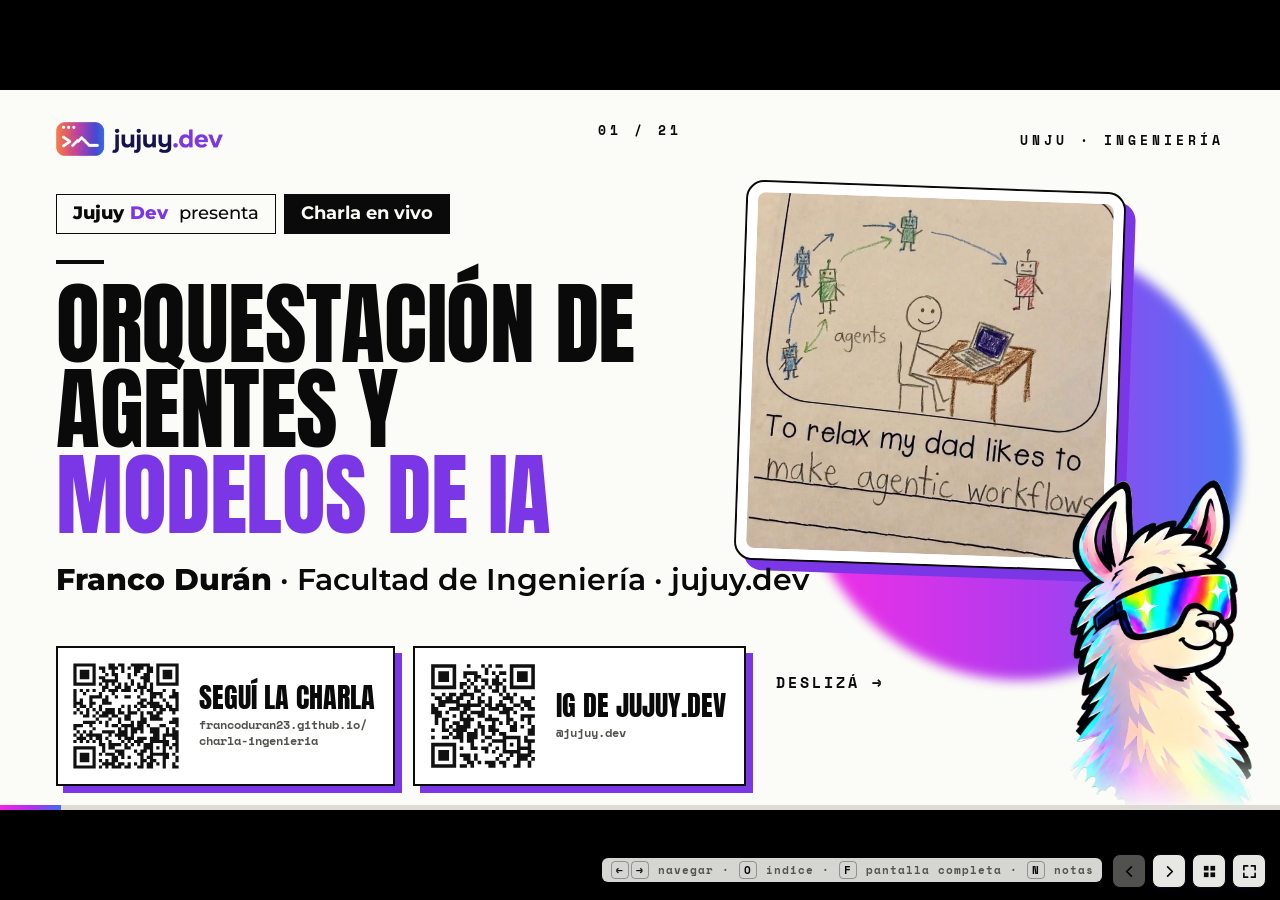
==== charla.html @ 11186056 "Saca slide Plot twist" ====
<!doctype html><html lang="es-AR"><head><meta charset="utf-8"><meta name="viewport" content="width=device-width,initial-scale=1">
<title>Orquestación de agentes y modelos de IA — Franco Durán · Facultad de Ingeniería · jujuy.dev</title>
<meta name="description" content="Orquestación de agentes y modelos de IA — charla de Franco Durán (jujuy.dev) en la Facultad de Ingeniería de la UNJu.">
<meta property="og:title" content="Orquestación de agentes y modelos de IA — Franco Durán · jujuy.dev">
<link rel="icon" href="assets/jujuydev-isotipo.png">
<link rel="stylesheet" href="base.css?v=44"><link rel="stylesheet" href="charla.css?v=44">
<style>
/* 01 */
.s01 .copy{position:absolute;left:56px;top:104px;width:760px;z-index:3}
.s01 .tags{margin-bottom:26px}
.s01 h1{font-size:90px;margin-top:18px;line-height:.95}
.s01 .sub{margin-top:22px}
.s01 .orb{width:440px;height:440px;right:40px;top:150px;opacity:.95}
.s01 .photo{right:160px;top:96px;width:380px;height:380px;z-index:2;background:#fff;border:2px solid var(--ink);border-radius:var(--radius-tile);box-shadow:10px 10px 0 var(--violet);transform:rotate(2deg);overflow:visible}
.s01 .photo img{object-fit:contain;padding:10px;box-sizing:border-box;background:#fff;border-radius:var(--radius-tile)}
.s01 .llama{right:28px;bottom:0;height:330px;-webkit-mask-image:linear-gradient(180deg,#000 80%,transparent);mask-image:linear-gradient(180deg,#000 80%,transparent)}
.s01 .hint{position:absolute;left:776px;bottom:118px}
.s01 .qrs{position:absolute;left:56px;top:556px;display:flex;gap:18px;z-index:4}
.s01 .qr{display:flex;align-items:center;gap:14px;margin:0;background:#fff;border:2px solid var(--ink);padding:9px 18px 9px 9px;box-shadow:7px 7px 0 var(--violet)}
.s01 .qr img{display:block;width:118px;height:118px;image-rendering:pixelated;flex:none}
.s01 .qr b{display:block;white-space:nowrap;font:400 28px/1 var(--font-condensed);text-transform:uppercase}
.s01 .qr small{display:block;margin-top:6px;font:700 12px/1.3 var(--font-mono);color:var(--ink-muted)}
/* 03 */
.s03 .photo{left:56px;top:110px;width:360px;height:380px}
.s03 .photo img{object-position:40% 30%}
.s03 .orb{width:220px;height:220px;left:250px;top:340px;z-index:0}
.s03 .right{position:absolute;left:460px;top:100px;right:56px}
.s03 h2{font-size:80px}
.s03 .age{margin-top:10px}
.s03 ul{list-style:none;margin-top:18px;display:flex;flex-direction:column;gap:7px}
.s03 li{display:flex;gap:14px;align-items:baseline;font:600 22px/1.25 var(--font-sans)}
.s03 li i{font:700 13px/1 var(--font-mono);letter-spacing:2px;color:var(--violet);font-style:normal;min-width:30px}
.s03 li b{font-weight:800}
.s03 .wall{position:absolute;left:56px;right:56px;top:516px;display:flex;gap:22px;align-items:flex-start}
.s03 .grp{display:flex;flex-direction:column;gap:8px}
.s03 .grp .mono{font-size:12px;letter-spacing:3px;border-top:3px solid var(--ink);padding-top:8px}
.s03 .grp .mono.v{border-color:var(--violet);color:var(--violet)}
.s03 .grp .row{display:flex;gap:10px}
.s03 .lg{position:relative;width:120px;height:96px;border-radius:14px;background:var(--paper-raised);box-shadow:var(--shadow-tile);border:1.5px solid var(--line-soft)}
.s03 .lg img{object-fit:contain;padding:12px;background:var(--paper-raised)}
.s03 .lg.missing{display:none}
.s03 .lg.wide{width:158px}.s03 .lg.cj{width:164px;border:2px solid var(--violet);gap:8px}.s03 .lg.cj img{padding:0!important;width:58px!important;height:auto!important;max-height:44px!important;flex:none}.s03 .lg.cj b{font:800 19px/1 var(--font-sans);letter-spacing:-.5px}.s03 .lg.rip{width:130px}
.s03 .lg.missing .ph{padding:6px;gap:4px}
.s03 .lg.missing .ph b{font:400 22px/1 var(--font-condensed)}
.s03 .lg.missing .ph small{font-size:9px;letter-spacing:1px}
.s03 .lg.jdlogo{width:200px;display:flex;align-items:center;justify-content:center;border:2px solid var(--violet)}
.s03 .lg.jdlogo img{width:170px;height:auto;padding:0}
/* 05 */
.s05 .titletag{position:absolute;left:56px;top:96px;z-index:80;background:var(--ink);color:var(--on-ink);padding:14px 22px 10px;box-shadow:8px 8px 0 var(--violet);transform:rotate(-1.5deg)}
.s05 .titletag h2{font-size:66px;line-height:1}
.s05 .titletag .hl{color:var(--violet-soft)}
.s05 .logo{z-index:81;background:var(--paper);padding:4px 8px;border-radius:8px;left:48px}
.s05 .boom{position:absolute;inset:0;z-index:2}
.pol{position:absolute;margin:0;background:#fff;padding:9px 9px 34px;border-radius:14px;box-shadow:0 12px 26px rgba(20,19,77,.22),0 2px 4px rgba(0,0,0,.08);
 opacity:0;transform:translate(var(--fx),var(--fy)) scale(.15) rotate(0deg);transition:opacity .25s ease var(--d),transform .6s cubic-bezier(.2,1.5,.4,1) var(--d)}
.pol.on{opacity:1;transform:translate(0,0) scale(1) rotate(var(--r))}
.pol .media{position:relative;inset:auto;width:100%;height:100%;border-radius:9px;box-shadow:none}
.pol figcaption{position:absolute;left:10px;right:10px;bottom:7px;font:700 12px/1.15 var(--font-sans);white-space:nowrap;overflow:hidden;text-overflow:ellipsis}
.pol.fr{padding-bottom:12px}.pol.fr figcaption{display:none}.pol.fr:has(figcaption:not(:empty)){padding-bottom:40px}.pol.fr:has(figcaption:not(:empty)) figcaption{display:block;font-size:15px;font-weight:800;bottom:11px}.s05 .pol:has(.media.missing){display:none}
.pol.hi{padding-bottom:40px}.pol.hi figcaption{font-size:14px;bottom:9px;font-weight:800}
.pol.hi .media.missing{border:0;background:linear-gradient(135deg,var(--ink),var(--plum))}
.pol.hi .media.missing .ph b{color:#fff;font-size:24px}.pol.hi .media.missing .ph small{color:#b9b6c3;font-size:9px}
.pol .media.fancy.missing{border:0;background:var(--orb)}
.pol .media.fancy.missing .ph{padding:8px;gap:2px;background:url(assets/jujuydev-llama-hd.webp) center 80%/auto 120% no-repeat}
.pol .media.fancy.missing .ph b{font-size:44px;color:#fff;text-shadow:0 2px 0 rgba(0,0,0,.35);align-self:flex-start;margin:auto auto 0 0}
.pol .media.fancy.missing .ph small{display:none}
.pol .media.missing .ph{padding:10px 10px 12px;gap:4px}
.s03 .lg{width:96px;height:84px}.s03 .lg.jdlogo{width:176px}.s03 .lg.jdlogo img{width:150px}.s03 .wall{gap:16px}.s03 .grp .row{gap:8px}
.s03 .lg:not(.jdlogo){display:flex;align-items:center;justify-content:center;overflow:hidden}.s03 .lg:not(.jdlogo) img{position:static;display:block;max-width:100%;max-height:100%;width:auto;height:auto;padding:14px;box-sizing:border-box;object-fit:contain}.s03 .lg.wide{width:158px}.s03 .lg.cj{width:164px;border:2px solid var(--violet);gap:8px}.s03 .lg.cj img{padding:0!important;width:58px!important;height:auto!important;max-height:44px!important;flex:none}.s03 .lg.cj b{font:800 19px/1 var(--font-sans);letter-spacing:-.5px}.s03 .lg.rip{width:130px}
.s03 .lg.missing .ph b{font-size:20px}
.pol.hi .media.missing .ph b{font-size:17px;line-height:1.1}.pol.hi .media.missing .ph small{display:none}
.pol.hi .media.missing .ph:before{content:"📸";font-size:28px}
.s14 .neq{position:relative;display:inline-block}.s14 .neq:after{content:"";position:absolute;left:46%;top:8%;bottom:8%;width:5px;background:currentColor;transform:rotate(28deg)}
.s16 .chaos .q{left:230px;top:206px}
.slide figure.media.missing{display:none!important}
/* 06 */
.s06 .kick{position:absolute;left:56px;top:110px}
.s06 h2{position:absolute;left:56px;top:168px;width:820px;font-size:88px}
.s06 .lol{position:absolute;left:56px;top:372px;font:600 28px/1 var(--font-sans);color:var(--ink-muted)}
.s06 .list{position:absolute;left:56px;right:56px;bottom:60px}
.s06 .list .mono{margin-bottom:16px}
.s06 .chips{display:flex;gap:14px}
.s06 .chips .tag{font:400 36px/1 var(--font-condensed);text-transform:uppercase;padding:16px 24px;letter-spacing:0}
.s06 .chips .tag:before{content:"✓";font:700 22px/1 var(--font-mono);color:var(--violet);margin-right:6px}.s06 .chips .tag--violet:before{color:#fff}
.s06 .orb{width:300px;height:300px;right:70px;top:110px}
.s06 .llama{right:90px;top:70px;height:340px;transform:rotate(-6deg)}
.s06 .sticker{right:310px;top:110px}
/* 07 */
.s07 .q{position:absolute;left:56px;top:110px;width:600px}
.s07 .q h2{font-size:84px}
.s07 .a{position:absolute;left:56px;top:380px;width:600px}
.s07 .a .big{font:400 64px/.95 var(--font-condensed);text-transform:uppercase}
.s07 .meme{right:56px;top:116px;width:560px;height:504px}
/* 08 */
.s08 .head h2{font-size:72px}
.s08 .head .lead{margin-top:10px}
.s08 .tl{position:absolute;left:56px;right:56px;top:330px;height:220px}
.s08 .tl .line{position:absolute;left:30px;right:30px;top:30px;height:4px;background:var(--line-soft)}
.s08 .node{position:absolute;top:0;width:176px}
.s08 .node .dot{width:60px;height:60px;border-radius:50%;background:var(--ink);color:var(--on-ink);font:400 30px/60px var(--font-condensed);text-align:center}
.s08 .node p{margin-top:16px;font:700 20px/1.2 var(--font-sans)}
.s08 .node.me .dot{background:var(--orb);width:64px;height:64px;line-height:64px}
.s08 .node.me p{color:var(--violet);font-weight:800}
.s08 .yo{position:absolute;left:80px;top:12px;font-size:22px;padding:6px 12px}
.s08 .punch{position:absolute;left:56px;right:56px;bottom:56px;font:400 54px/1 var(--font-condensed);text-transform:uppercase}
/* 06: timeline vertical a la izquierda + captura grande que cambia en cada paso */
.s08 .tl{left:56px;right:auto;top:262px;width:540px;height:330px}
.s08 .tl .line{left:21px;right:auto;top:20px;bottom:24px;width:4px;height:auto}
.s08 .node{position:absolute;left:0!important;width:540px;display:flex;align-items:center;gap:16px}
.s08 .node:nth-child(2){top:0}.s08 .node:nth-child(3){top:68px}.s08 .node:nth-child(4){top:136px}.s08 .node:nth-child(5){top:204px}.s08 .node:nth-child(6){top:272px}
.s08 .node .dot{flex:none;width:46px;height:46px;font-size:24px;line-height:46px}
.s08 .node.me .dot{width:46px;height:46px;line-height:46px}
.s08 .node p{margin:0;font-size:22px;white-space:nowrap}
.s08 .yo{position:static;flex:none;font-size:18px;padding:5px 10px}
.s08 .shot{left:612px;top:250px;width:614px;height:345px;border-radius:14px;background:transparent;box-shadow:10px 10px 0 var(--violet),var(--shadow-tile)}
.s08 .shot img{object-fit:contain}
.s08 .node.q p.qm{font:400 64px/1 var(--font-condensed);color:var(--violet);margin-top:-6px;text-shadow:4px 4px 0 rgba(123,55,229,.18)}
.s08 .mystery{position:absolute;overflow:hidden;background:var(--ink);border:2px solid var(--ink);display:flex;align-items:center;justify-content:center}
.s08 .mystery .mbar{position:absolute;left:0;right:0;top:0;height:34px;background:#1b1a24;display:flex;align-items:center;gap:7px;padding:0 12px}
.s08 .mystery .mbar i{width:11px;height:11px;border-radius:50%;border:1.5px solid #000;background:#555}
.s08 .mystery b{font:400 230px/1 var(--font-condensed);background:var(--orb);-webkit-background-clip:text;background-clip:text;color:transparent;margin-top:30px}
/* 09 */
.s09 .head h2{font-size:68px}
.s09 ol{position:absolute;left:56px;top:204px;width:540px;list-style:none;display:flex;flex-direction:column;gap:12px}
.s09 li{display:flex;align-items:center;gap:16px;font:400 46px/1 var(--font-condensed);text-transform:uppercase}
.s09 li i{font:700 15px/1 var(--font-mono);font-style:normal;width:40px;height:40px;border:1.5px solid var(--ink);display:flex;align-items:center;justify-content:center}
.s09 li{align-items:flex-start;font-size:42px}.s09 li i{margin-top:2px;flex:none}.s09 li small{display:block;margin-top:4px;font:600 17px/1.25 var(--font-sans);text-transform:none;color:var(--ink-muted);max-width:480px}.s09 li.pum small{color:var(--violet);font-weight:800;font-size:20px}
.s09 li.pum{color:var(--violet)} .s09 li.pum i{background:var(--violet);color:#fff;border-color:var(--violet)}
.s09 .neg{left:560px;top:206px;width:320px;height:440px;transform:rotate(-2deg)}
.s09 .pos{right:56px;top:226px;width:320px;height:440px;transform:rotate(2deg);z-index:2}
.s09 .pos.missing{border-color:var(--violet)}
.s09 .pos{z-index:4}
.s09 .tif{left:700px;top:196px;width:380px;height:500px;z-index:3;border:8px solid #fff;box-shadow:12px 12px 0 var(--violet),var(--shadow-tile);transform-origin:center}
.s09 .tif img{object-position:50% 40%}
.s09 .tif.pop{transform:rotate(2.5deg) scale(.6)}.s09 .tif.pop.on{transform:rotate(2.5deg) scale(1)}
/* 07 paso 1: frases del miedo (anónimas) */
.s09 .fear{position:absolute;z-index:5;width:400px;display:flex;gap:12px;align-items:flex-start;background:var(--paper-raised);border:2px solid var(--ink);border-radius:16px 16px 16px 4px;padding:14px 16px;box-shadow:6px 6px 0 var(--ink);transform:rotate(var(--r)) scale(.6);transition-delay:var(--d)}
.s09 .fear.on{transform:rotate(var(--r)) scale(1)}
.s09 .fear .av{flex:none;width:38px;height:38px;border-radius:50%;background:var(--line-soft);position:relative;overflow:hidden}
.s09 .fear .av:before{content:"";position:absolute;left:12px;top:7px;width:14px;height:14px;border-radius:50%;background:#a9a69e}
.s09 .fear .av:after{content:"";position:absolute;left:6px;top:24px;width:26px;height:22px;border-radius:50%;background:#a9a69e}
.s09 .fear p{font:700 21px/1.25 var(--font-sans)}
.s09 .fear .ic{display:block;margin-top:6px;font:700 12px/1 var(--font-mono);letter-spacing:3px;color:var(--ink-muted)}
.s09:has(.tif.on) .fear.on{opacity:0;transform:rotate(var(--r)) scale(.9);transition-delay:0s}
/* 10 */
.s10 .head h2{font-size:72px}
.s10 .flow{position:absolute;left:56px;top:214px;width:720px;display:flex;flex-direction:column;gap:14px}
.s10 .flow .tag{font:700 25px/1.2 var(--font-sans);padding:11px 20px;align-self:flex-start}
.s10 .flow .tag:nth-child(2){margin-left:40px}.s10 .flow .tag:nth-child(3){margin-left:80px}.s10 .flow .tag:nth-child(4){margin-left:120px}
.s10 .flow .arr{font:700 18px/1 var(--font-mono);color:var(--violet);padding-left:22px}
.s10 .from{position:absolute;left:56px;bottom:112px;width:720px;font:400 40px/1 var(--font-condensed);text-transform:uppercase}
.s10 .end{position:absolute;left:56px;bottom:52px;width:740px}
.s10 .photo{right:66px;top:196px;width:380px;height:420px;transform:rotate(1.5deg);z-index:2}
.s10 .sala{left:930px;top:528px;width:300px;height:170px;transform:rotate(-3deg);z-index:3;border:6px solid #fff}
.s10 .orb{width:220px;height:220px;right:20px;top:150px;z-index:0}
/* 11 */
.s11 .q{position:absolute;left:56px;top:120px;width:620px}
.s11 .q h2{font-size:84px}
.s11 .a{position:absolute;left:56px;top:390px;width:600px}
.s11 .a .lead{font-size:34px}
.s11 .a .big{font:400 92px/.9 var(--font-condensed);text-transform:uppercase;margin-top:8px}
.s11 .meme{right:56px;top:100px;width:500px;height:560px}
.s11 .meme{display:none!important} /* el lugar de la derecha es para los logos */
.s11 .tools{position:absolute;left:700px;right:56px;top:112px;bottom:76px;display:flex;flex-direction:column;justify-content:center;gap:28px}
.s11 .tl{display:flex;align-items:center;gap:30px;padding:26px 34px;border-radius:18px;background:var(--paper-raised);box-shadow:var(--shadow-tile);border:1.5px solid var(--line-soft)}
.s11 .tl.orca{border:2px solid var(--violet);box-shadow:10px 10px 0 var(--violet),var(--shadow-tile)}
.s11 .tl img{width:168px;height:168px;border-radius:30px;display:block;flex:none}
.s11 .tl b{display:block;font:400 76px/1 var(--font-condensed);text-transform:uppercase}
.s11 .tl small{display:block;margin-top:8px;font:700 17px/1 var(--font-mono);letter-spacing:1px;color:var(--ink-muted)}
/* sub-sección agentes */
.ag .credit{position:absolute;left:56px;bottom:22px;font-size:11px;letter-spacing:2px;color:var(--ink-muted);z-index:6}
.ag .head h2{font-size:70px}
.ag .head .lead{margin-top:6px;font-size:24px}
.nbox{position:absolute;z-index:2;border:2px solid var(--ink);background:var(--paper-raised);border-radius:14px;display:flex;align-items:center;justify-content:center;text-align:center;font:400 30px/1 var(--font-condensed);text-transform:uppercase;box-shadow:var(--shadow-tile)}
.nbox.k{background:var(--ink);color:#fff}.nbox.v{background:var(--violet);border-color:var(--violet);color:#fff}
.nbox small{display:block;font:600 16px/1.2 var(--font-sans);text-transform:none;margin-top:4px}
.ag svg.wires{position:absolute;left:0;top:0;width:1280px;height:720px;z-index:1;pointer-events:none}
.ag svg.wires path,.ag svg.wires line{fill:none;stroke:var(--ink);stroke-width:2.5}
.ag svg.wires .vio{stroke:var(--violet)}
.ag svg.wires .dash{stroke-dasharray:7 7}
.ag .colh{position:absolute;font:700 14px/1 var(--font-mono);letter-spacing:4px;text-transform:uppercase}
/* 12 modelo vs agente */
.s12 .divider{position:absolute;left:520px;top:236px;width:2px;height:380px;background:var(--line-soft)}
.s12 .punch{position:absolute;left:56px;right:56px;bottom:62px;font:400 40px/1.05 var(--font-condensed);text-transform:uppercase}
/* 13 harness */
.s13 .left{position:absolute;left:56px;top:110px;width:520px}
.s13 .left .big{font:400 66px/1 var(--font-condensed);text-transform:uppercase}
.s13 .left .big+.big{margin-top:26px}
.s13 .stack{position:absolute;left:640px;right:56px;top:96px;display:flex;flex-direction:column;gap:8px}
.s13 .stack div{display:flex;align-items:center;gap:16px;border-bottom:1.5px solid var(--line-soft);padding:8px 4px;font:400 40px/1 var(--font-condensed);text-transform:uppercase}
.s13 .stack div i{font:700 26px/1 var(--font-mono);font-style:normal;color:var(--violet);width:26px}
.s13 .stack div span{font:600 18px/1.2 var(--font-sans);text-transform:none;color:var(--ink-muted);margin-left:auto;text-align:right}
.s13 .stack .tot{background:var(--ink);color:#fff;border:0;border-radius:12px;padding:12px 16px;margin-top:6px}
.s13 .stack .tot i{color:var(--violet-soft)} .s13 .stack .tot span{color:#d8d6ce}
.s16 .models{position:absolute;left:56px;top:508px;width:540px;z-index:4}
.s16 .models .mh{font-size:12px;letter-spacing:3px;border-top:3px solid var(--ink);padding-top:8px;margin-bottom:12px;width:300px}
.s16 .mchips{display:flex;flex-wrap:wrap;gap:10px 10px;align-items:center}
.s16 .mchips .tag{font-size:18px;padding:7px 12px;transition-delay:var(--d,0s)}
.s16 .mchips .jev{position:relative;font-size:24px;padding:10px 18px;box-shadow:5px 5px 0 var(--ink);transform:rotate(-3deg) scale(.6)}
.s16 .mchips .jev.on{transform:rotate(-3deg) scale(1)}
.s16 .mchips .jev em{position:absolute;left:calc(100% + 14px);top:2px;font:400 20px/1 var(--font-condensed);font-style:normal;text-transform:uppercase;background:var(--ink);color:#fff;padding:5px 9px;transform:rotate(8deg);white-space:nowrap}
/* 14 orquestar */
.s14 .col{position:absolute;top:236px;width:540px;height:300px}
.s14 .no{left:56px}.s14 .si{right:56px}
.s14 .col .colh{left:0;top:0}
.s14 .col svg{position:absolute;left:0;top:30px;width:540px;height:200px}
.s14 .col p{position:absolute;left:0;top:236px;width:540px;font:700 28px/1.2 var(--font-sans)}
.s14 .no p{color:var(--ink-muted);font-style:italic;font-weight:600}
.s14 .si p b{color:var(--violet)}
.s14 .punch{position:absolute;left:56px;right:56px;bottom:56px;display:flex;justify-content:flex-end}
.s14 .punch span{font:400 44px/1 var(--font-condensed);text-transform:uppercase;background:var(--ink);color:#fff;padding:10px 18px;transform:rotate(-1deg)}
.s14 .punch span b{color:var(--violet-soft);font-weight:400}
/* 15 worktrees */
.s15 .boom{position:absolute;left:96px;top:600px;font:400 34px/1 var(--font-condensed);text-transform:uppercase;color:#d23}
.s15 .tagline{position:absolute;right:56px;bottom:56px;font:400 34px/1 var(--font-condensed);text-transform:uppercase}
/* 16 orca */
.s16 .left{position:absolute;left:56px;top:100px;width:500px}
.s16 .left .orca{font:400 96px/1 var(--font-condensed);text-transform:uppercase}
.s16 .left .lead{font-size:26px;margin-top:4px}
.s16 .left .worker{margin-top:20px;border-left:4px solid var(--violet);padding-left:16px;font:600 24px/1.3 var(--font-sans)}
.s16 .left .worker b{font:400 34px/1 var(--font-condensed);text-transform:uppercase;display:block;margin-bottom:4px}
.s16 .chaos{position:absolute;left:600px;top:110px;width:624px;height:250px}
.s16 .chaos .t{position:absolute;font:700 14px/1 var(--font-mono);border:1.5px solid var(--ink);padding:6px 10px;background:var(--paper-raised)}
.s16 .chaos .q{position:absolute;left:150px;top:200px;font:400 40px/1 var(--font-condensed);text-transform:uppercase;color:var(--ink-muted)}
.s16 .panel{position:absolute;left:600px;top:384px;width:624px;height:250px;border:2px solid var(--ink);border-radius:var(--radius-tile);background:var(--paper-raised);box-shadow:var(--shadow-tile);overflow:hidden}
.s16 .panel .ph{position:absolute;left:0;right:0;top:0;height:44px;background:var(--ink);color:#fff;display:flex;align-items:center;padding:0 16px;font:400 24px/1 var(--font-condensed);letter-spacing:1px}
.s16 .panel .cols{position:absolute;left:0;right:0;top:44px;bottom:0;display:flex}
.s16 .panel .cols div{flex:1;border-right:1.5px solid var(--line-soft);display:flex;flex-direction:column;align-items:center;justify-content:center;gap:10px;font:400 44px/1 var(--font-condensed)}
.s16 .panel .cols div:last-child{border-right:0}
.s16 .panel .cols div small{font:700 15px/1 var(--font-sans);background:var(--violet);color:#fff;padding:6px 10px}
/* 15 */
.s18 .head h2{font-size:68px}
.s18 .left{position:absolute;left:56px;top:352px;width:560px}
.s18 .lesson{position:absolute;left:56px;bottom:56px;width:560px;border:2px solid var(--violet);padding:20px 22px;background:var(--paper-raised)}
.s18 .lesson .mono{color:var(--violet);margin-bottom:8px}
.s18 .lesson p{font:700 28px/1.25 var(--font-sans)}
.s18 .meme{right:56px;top:100px;width:540px;height:560px}
.s18 .punch{position:absolute;right:56px;top:250px;width:560px;z-index:5;background:var(--ink);color:#fff;padding:30px 34px;font:400 60px/1.02 var(--font-condensed);text-transform:uppercase;box-shadow:12px 12px 0 var(--violet)}.s18 .punch.pop{transform:rotate(-2deg) scale(.7)}.s18 .punch.pop.on{transform:rotate(-2deg) scale(1)}.s18 .punch .hl{color:#b794ff}
/* 19 comunidades (mapa) */
.s19 .left{position:absolute;left:56px;top:110px;width:380px;z-index:3}
.s19 .left h2{font-size:64px}
.s19 .born{position:absolute;left:56px;bottom:56px;width:370px;font:700 23px/1.3 var(--font-sans);border-left:4px solid var(--violet);padding-left:16px;z-index:3}
.s19 svg.net{position:absolute;left:0;top:0;width:1280px;height:720px;z-index:1}
.s19 svg.net line{stroke:var(--ink);stroke-width:2;stroke-dasharray:6 6;opacity:0;transition:opacity .4s}
.s19 svg.net line.on{opacity:.45}
.s19 .nd{position:absolute;z-index:2;white-space:nowrap}
.s19 .me{font:400 34px/1 var(--font-condensed);text-transform:uppercase;background:var(--ink);color:#fff;padding:14px 22px;border-radius:999px;z-index:3}
.s19 .cm{display:flex;align-items:center;gap:10px;background:var(--paper-raised);border:1.5px solid var(--ink);border-radius:14px;padding:7px 12px 7px 8px;font:800 17px/1 var(--font-sans);box-shadow:var(--shadow-tile)}
.s19 .cm img{height:38px;width:38px;object-fit:contain;border-radius:8px}
.s19 .cm img.wide{width:auto;height:22px;border-radius:0}
.s19 .cm .ini{width:38px;height:38px;border-radius:8px;background:var(--orb);color:#fff;font:400 18px/38px var(--font-condensed);text-align:center}
.s19 .cm.st{border-color:var(--violet);border-width:2px}
.s19 .person{font:700 16px/1 var(--font-sans);background:var(--paper-raised);border:1.5px solid var(--ink);border-radius:999px;padding:8px 14px}
.s19 .jd{background:var(--paper-raised);border:2px solid var(--violet);padding:10px 16px;display:flex;align-items:center;gap:10px;font:800 21px/1 var(--font-sans);box-shadow:var(--shadow-tile);border-radius:14px}
.s19 .jd img{height:32px}
.s19 .orb{width:200px;height:200px;left:760px;top:290px;opacity:.35;z-index:0}
/* 17 */
.s20 .left{position:absolute;left:56px;top:110px;width:540px}
.s20 .lock{width:150px;height:170px;position:relative;transform:scale(.7);transform-origin:0 100%;margin-top:-30px}
.s20 .lock .body{position:absolute;left:0;bottom:0;width:150px;height:110px;background:var(--ink);border-radius:16px;display:flex;align-items:center;justify-content:center}
.s20 .lock .body i{width:22px;height:34px;border-radius:11px;background:var(--paper)}
.s20 .lock .shackle{position:absolute;left:28px;top:0;width:94px;height:110px;border:16px solid var(--ink);border-bottom:0;border-radius:50px 50px 0 0;transform-origin:78px 100%;transition:transform .6s cubic-bezier(.3,1.5,.5,1)}
.s20 .lock.on .shackle{transform:translateY(-26px) rotate(28deg)}
.s20 .lock.on .body{background:var(--violet)}
.s20 .lock .body{transition:background .4s}
.s20 h2{font-size:76px;margin-top:16px}
.s20 .now{margin-top:22px;font-size:28px}
.s20 .right{position:absolute;left:640px;right:56px;top:96px}
.s20 .gb{background:var(--ink);color:#fff;border-radius:var(--radius-tile);padding:20px 24px;display:flex;justify-content:space-between;align-items:center}
.s20 .gb b{font:400 50px/1 var(--font-condensed);text-transform:uppercase;display:flex;align-items:center;gap:14px}.s20 .gb .gbi{width:46px;height:46px;flex:none;display:block}
.s20 .gb span{font:600 19px/1.3 var(--font-sans);text-align:right;color:#d8d6ce}
.s20 .chips{display:flex;flex-wrap:wrap;gap:8px;margin-top:16px}
.s20 .chips .tag{font-size:19px;font-weight:700}.s20 .chips .tag:not(.tag--violet){background:var(--paper-raised)}
/* 18 */
.s21 .head h2{font-size:60px}
.s21 .row{position:absolute;left:56px;right:56px;top:200px;bottom:44px}
.s21 .row .media{top:0;bottom:0;width:calc((100% - 48px)/4)}
.s21 .row{display:flex;gap:16px}.s21 .row .media{position:relative;inset:auto;left:auto;right:auto;flex:1 1 0;height:100%;width:auto}
.s21 .p1{left:0}.s21 .p2{left:calc((100% - 48px)/4 + 16px)}.s21 .p3{left:calc((100% - 48px)/2 + 32px)}.s21 .p4{right:0}
/* 19 */
.s22 .left{position:absolute;left:56px;top:110px;width:700px;z-index:3}
.s22 h2{font-size:96px}
.s22 .lead{margin-top:22px;font-size:27px;width:660px}
.s22 .dare{margin-top:22px;font:400 38px/1.05 var(--font-condensed);text-transform:uppercase;color:var(--violet);width:720px}
.s22 .sign{position:absolute;right:56px;top:172px;display:flex;align-items:center;gap:12px;z-index:3}
.s22 .sign .tag--solid{font-size:24px}
.s22 .orb{width:420px;height:420px;right:40px;top:230px}
.s22 .llama{right:70px;bottom:0;height:470px}
.s22 .gracias{position:absolute;right:56px;top:96px;font:400 64px/1 var(--font-condensed);text-transform:uppercase;z-index:5}
.s25 .par{position:absolute;left:284px;top:262px;width:212px;height:256px;border:2px dashed var(--violet);border-radius:18px;z-index:1}
.s25 .par span{position:absolute;left:50%;top:-15px;transform:translateX(-50%);white-space:nowrap;background:var(--violet);color:#fff;font:700 13px/1 var(--font-mono);letter-spacing:2px;text-transform:uppercase;padding:7px 10px;border-radius:6px}
.s25 .legend{position:absolute;left:56px;right:56px;top:604px;display:grid;grid-template-columns:1fr 1fr 1fr 1.45fr;gap:12px}
.s25 .lg{background:var(--paper-raised);border:1.5px solid var(--line-soft);border-radius:12px;box-shadow:var(--shadow-tile);padding:8px 14px;font:600 15px/1.25 var(--font-sans);color:var(--ink-muted)}
.s25 .lg b{display:block;white-space:nowrap;font:400 21px/1 var(--font-condensed);text-transform:uppercase;color:var(--ink);margin-bottom:4px}
.s25 .lg:last-child b{color:var(--violet)}
.s25 .fix{position:absolute;left:0;right:0;top:532px;width:auto;text-align:center;white-space:nowrap;font:700 14px/1 var(--font-mono);letter-spacing:1px;text-transform:uppercase;color:var(--violet);z-index:3}.s25 .fix{left:auto;right:auto;left:50%;transform:translateX(-50%);background:var(--paper);padding:4px 10px}
.s25 .fix b{display:inline-block;font-size:18px}
.s25 .rv{border-color:var(--violet)}
.s25 .msg{position:absolute;left:0;right:0;top:566px;text-align:center;font:600 22px/1.2 var(--font-sans)}.s25 .msg b{color:var(--violet)}
.fdot.back{animation-name:jd-back}
@keyframes jd-back{0%,55%{offset-distance:0%;opacity:0}58%{opacity:1}84%{opacity:1;offset-distance:100%}88%,100%{offset-distance:100%;opacity:0}}
.s25 .redo{position:absolute;z-index:3;border-radius:14px;pointer-events:none}
.s25 .redo:before{content:"";position:absolute;inset:-7px;border:3px solid var(--violet);border-radius:18px;box-shadow:0 0 22px rgba(123,55,229,.55);opacity:0;animation:jd-redo 3.4s ease-out infinite}
.s25 .redo span{position:absolute;right:-8px;top:-14px;background:var(--violet);color:#fff;font:700 11px/1 var(--font-mono);letter-spacing:1px;text-transform:uppercase;padding:4px 6px;border-radius:5px;opacity:0;animation:jd-redo 3.4s ease-out infinite}
@keyframes jd-redo{0%,84%{opacity:0}88%,97%{opacity:1}100%{opacity:0}}
.s25 .spin{animation:jd-spin 1.3s linear infinite}
@keyframes jd-spin{to{transform:rotate(360deg)}}
/* ── animaciones en loop (solo en la slide activa; corren siempre, también con “Reducir movimiento”: es una charla) ── */
.s14 .whip{position:absolute;left:40px;top:522px;width:540px;height:187px;overflow:visible;z-index:3}
.whip .arm{transform-box:view-box;transform-origin:74px 90px;animation:jd-arm 2.4s cubic-bezier(.5,0,.3,1) infinite}
.whip .chas{transform-box:view-box;transform-origin:205px 45px;animation:jd-chas 2.4s ease-out infinite}
.whip .bot{animation:jd-jump 2.4s ease-out infinite;animation-delay:calc(var(--i)*.04s)}
.whip .drop{animation:jd-drop 2.4s ease-out infinite;animation-delay:calc(var(--i)*.04s)}
.whip .pg{transform-box:fill-box;transform-origin:0 50%;animation:jd-prog 2.4s linear infinite;animation-delay:calc(var(--i)*-.05s)}
.whip .key{animation:jd-key .32s steps(2) infinite}.whip .k2{animation-delay:-.11s}.whip .k3{animation-delay:-.2s}
.whip .bot:nth-child(odd) .key{animation-duration:.26s}
@keyframes jd-arm{0%{transform:rotate(-14deg)}24%{transform:rotate(-24deg)}31%{transform:rotate(5deg)}40%{transform:rotate(-4deg)}100%{transform:rotate(-14deg)}}
@keyframes jd-chas{0%,29%{opacity:0;transform:scale(.4)}33%{opacity:1;transform:scale(1.18)}46%{opacity:1;transform:scale(1)}58%,100%{opacity:0;transform:scale(1)}}
@keyframes jd-jump{0%,30%{transform:translateY(0)}35%{transform:translateY(-10px)}43%{transform:translateY(0)}48%{transform:translateY(-3px)}54%,100%{transform:translateY(0)}}
@keyframes jd-drop{0%,31%{opacity:0;transform:translate(0,-4px)}36%{opacity:1;transform:translate(0,0)}70%{opacity:1;transform:translate(2px,8px)}80%,100%{opacity:0;transform:translate(2px,12px)}}
@keyframes jd-prog{0%{transform:scaleX(.06)}30%{transform:scaleX(.2)}46%{transform:scaleX(.72)}88%{transform:scaleX(1)}96%{transform:scaleX(1)}100%{transform:scaleX(.06)}}
@keyframes jd-key{0%{opacity:1}100%{opacity:.15}}
.fdot{position:absolute;left:0;top:0;width:24px;height:24px;z-index:6;border-radius:50%;background:var(--violet);border:2px solid #fff;box-shadow:0 0 0 5px rgba(123,55,229,.3),0 0 18px rgba(123,55,229,.7);border-width:3px;offset-rotate:0deg;offset-distance:0%;animation:jd-flow var(--t,3s) linear infinite var(--dl,0s)}
.fdot.red{background:#d23;box-shadow:0 0 0 4px rgba(221,34,51,.25)}
@keyframes jd-loop{0%{offset-distance:0%}100%{offset-distance:100%}}
@keyframes jd-flow{0%{offset-distance:0%;opacity:0}6%{opacity:1}90%{opacity:1}100%{offset-distance:100%;opacity:0}}
.s25 .ping{animation:jd-ping 3.2s ease-out infinite}
@keyframes jd-ping{0%,84%{transform:scale(1)}90%{transform:scale(1.1)}97%,100%{transform:scale(1)}}
.s15 .boom.shake{animation:jd-shake 1.8s ease-in-out infinite;transform-origin:30% 60%}
@keyframes jd-shake{0%,82%{transform:none}86%{transform:translateX(-5px) rotate(-3deg) scale(1.08)}90%{transform:translateX(5px) rotate(3deg) scale(1.08)}94%{transform:translateX(-3px) rotate(-1deg)}100%{transform:none}}
.slide:not(.active) .whip *,.slide:not(.active) .fdot,.slide:not(.active) .ping,.slide:not(.active) .shake,.slide:not(.active) .spin,.slide:not(.active) .redo:before,.slide:not(.active) .redo span{animation-play-state:paused}
.s24 .head h2{font-size:76px}.s24 .head .lead{margin-top:6px}
.s24 .qrs{position:absolute;left:0;right:0;top:244px;display:flex;justify-content:center;gap:64px;z-index:3}
.s24 .qr{width:330px;margin:0;background:#fff;border:2px solid var(--ink);padding:16px;box-shadow:12px 12px 0 var(--violet);transition-delay:var(--d,0s)}
.s24 .qr img{display:block;margin:0 auto;width:268px;height:268px;image-rendering:pixelated}
.s24 .qr figcaption{margin-top:10px;text-align:center}
.s24 .qr b{display:block;white-space:nowrap;font:400 29px/1.05 var(--font-condensed);text-transform:uppercase}
.s24 .qr small{display:block;margin-top:6px;font:700 14px/1.2 var(--font-mono);color:var(--ink-muted)}
.s22 .qrs{position:absolute;left:740px;top:224px;display:flex;gap:22px;z-index:6}
.s22 .qr{width:222px;margin:0;background:#fff;border:2px solid var(--ink);padding:12px 12px 12px;box-shadow:8px 8px 0 var(--violet);transition-delay:var(--d,0s)}
.s22 .qr img{display:block;width:196px;height:196px;image-rendering:pixelated}
.s22 .qr figcaption{margin-top:8px;text-align:center}
.s22 .qr b{display:block;font:400 25px/1.05 var(--font-condensed);text-transform:uppercase}
.s22 .qr small{display:block;margin-top:4px;font:700 12px/1.2 var(--font-mono);color:var(--ink-muted)}
.s22 .llama,.s22 .orb{transition:transform .5s ease,opacity .4s ease;transform-origin:100% 100%}
.s22:has(.qr.on) .llama{transform:scale(.42)}
.s22:has(.qr.on) .orb{opacity:0}
.s03 .lg.sx{width:360px!important;height:128px!important;border:2px solid var(--violet)}.s03 .lg.sx img{padding:8px 14px!important}
/* bloque producto */
.pr .kicker{}
.pr .cols{position:absolute;left:56px;right:56px;top:250px;display:grid;grid-template-columns:1fr 1fr;gap:14px 40px;z-index:3}
.pr ol,.pr ul{list-style:none;margin:0;padding:0}
.pr .it{display:flex;gap:14px;align-items:baseline;font:600 25px/1.3 var(--font-sans);padding:10px 0;border-top:1.5px solid var(--line-soft)}
.pr .it i{font:700 15px/1 var(--font-mono);color:var(--violet);font-style:normal;min-width:30px}
.pr .it small{font:500 15px/1 var(--font-mono);color:var(--ink-muted);margin-left:auto;white-space:nowrap;padding-left:12px}
.pr.s32 .display{font-size:clamp(28px,3.2vw,42px);line-height:1.05}
.pr.s32 .head{max-width:92%}
.pr .foot{position:absolute;left:56px;bottom:40px;font:500 14px/1 var(--font-mono);letter-spacing:2px;color:var(--ink-muted);text-transform:uppercase}
.pr .punch2{position:absolute;left:56px;right:56px;bottom:84px;font:600 28px/1.3 var(--font-sans)}
.pr .foda{position:absolute;left:56px;width:760px;top:240px;display:grid;grid-template-columns:1fr 1fr;gap:12px}
.pr .q{border:1.5px solid var(--ink);padding:14px 18px;font:600 20px/1.3 var(--font-sans);min-height:120px}
.pr .q b{display:block;font:400 34px/1 var(--font-condensed);text-transform:uppercase;margin-bottom:6px}
.pr .q.v{border-color:var(--violet)}.pr .q.v b{color:var(--violet)}
.pr .err{position:absolute;left:860px;right:56px;top:240px}
.pr .err .it{font-size:21px}
.pr .quote{position:absolute;left:96px;right:96px;top:250px;font:400 64px/1.1 var(--font-condensed);text-transform:uppercase}
</style></head><body>
<div class="stage">

<!-- 01 PORTADA -->
<section class="slide s01" data-title="Portada">
 <img class="logo" src="assets/jujuydev-logo.webp" alt="jujuy.dev"><div class="kicker">UNJu · Ingeniería</div>
 <div class="copy">
  <div class="tags"><span class="tag"><b>Jujuy</b><span class="v">Dev</span>&nbsp;presenta</span><span class="tag tag--solid">Charla en vivo</span></div>
  <div class="bar"></div>
  <h1 class="display">Orquestación de<br>agentes y<br><span class="hl">modelos de IA</span></h1>
  <div class="lead sub"><b>Franco Durán</b> · Facultad de Ingeniería · jujuy.dev</div>
 </div>
 <div class="orb"></div>
 <figure class="media photo kid"><img src="assets/memes/01-dad-agentic-workflows.jpg" alt="Dibujo de un nene con crayones: “To relax my dad likes to make agentic workflows”"></figure>
 <img class="llama" src="assets/jujuydev-llama-hd.webp" alt="">
 <div class="qrs">
  <figure class="qr"><img src="assets/qr/charla.svg" alt="QR a la charla online"><figcaption><b>Seguí la charla</b><small>francoduran23.github.io/<br>charla-ingenieria</small></figcaption></figure>
  <figure class="qr"><img src="assets/qr/ig-jujuydev.svg" alt="QR al Instagram de jujuy.dev"><figcaption><b>IG de jujuy.dev</b><small>@jujuy.dev</small></figcaption></figure>
 </div>
 <div class="mono hint">Deslizá →</div>
 <aside class="notes"><p>¡Buenas! Soy Franco Durán, de jujuy.dev.</p><p>Cuando estaba armando esta charla, que es súper importante para mí, no sabía si hacerla muy técnica, muy por arriba, más práctica, más teórica o más sentimental…</p><p>Estar parado acá, en la facultad donde me gradué, era impensable hace unos meses. Si no fuera por el libre albedrío, los modelos de IA y la orquestación de agentes, no estaría acá.</p></aside>
</section>

<!-- 02 QUIÉN SOY -->
<section class="slide s03" data-title="Quién soy">
 <img class="logo" src="assets/jujuydev-logo.webp" alt="jujuy.dev">
 <div class="kicker">Quién soy</div>
 <div class="orb"></div>
 <figure class="media photo" data-label="FOTO: Franco (perfil)"><img src="assets/fotos/03-franco-perfil.jpg" alt="Franco Durán"></figure>
 <div class="right">
  <div class="bar"></div><h2 class="display">Franco <span class="hl">Durán</span></h2>
  <div class="tags age"><span class="tag tag--solid">26 años</span><span class="tag">Jujuy, Argentina</span></div>
  <ul>
   <li class="step" data-step="1"><i>01</i><span><b>Builder Ambassador</b> · SpaceX AI Community</span></li>
   <li class="step" data-step="2"><i>02</i><span>Lic. en <b>Tecnologías de la Información</b></span></li>
   <li class="step" data-step="2"><i>03</i><span>Consultor en <b>automatización de procesos e IA</b></span></li>
   <li class="step" data-step="3"><i>04</i><span>Founder de <b>jujuy.dev</b> · +700 entusiastas tech</span></li>
   <li class="step" data-step="4"><i>05</i><span>Embajador de redes blockchain · charlas</span></li>
   <li class="step" data-step="4"><i>06</i><span>Organizo y hosteo <b>hackatones web2 y web3</b></span></li>
  </ul>
 </div>
 <div class="wall">
  <div class="grp step" data-step="1"><div class="mono v">Builder Ambassador</div><div class="row"><div class="lg sx"><img src="assets/logos/spacexai-wordmark.svg" alt="SpaceX AI"></div></div></div>
  <div class="grp step" data-step="3"><div class="mono">Founder</div><div class="row"><div class="lg jdlogo"><img src="assets/jujuydev-logo.webp" alt="jujuy.dev"></div></div></div>
  <div class="grp step" data-step="4"><div class="mono">Embajador · charlas · hackatones</div><div class="row"><div class="lg wide"><img src="assets/logos/stellar.png" alt="Stellar"></div><div class="lg wide"><img src="assets/logos/comunidades/superteam-argentina.svg" alt="Superteam"></div><div class="lg wide"><img src="assets/logos/celo.svg" alt="Celo"></div><div class="lg rip"><img src="assets/logos/ripio.svg" alt="Ripio"></div></div></div>
 </div>
 <aside class="notes"><p>Soy Franco Durán, tengo 26 años. Hoy soy Builder Ambassador de la SpaceX AI Community.</p><p>También soy embajador de redes blockchain: Stellar, Superteam, Celo y Ripio; doy charlas y organizo y hosteo hackatones web2 y web3.</p><p>Licenciado en Tecnologías de la Información, acá en la UNJu, y consultor en automatización de procesos e IA en varias empresas.</p><p>Y soy founder de jujuy.dev, una comunidad de +700 entusiastas tecnológicos donde conectamos y aprendemos.</p></aside>
</section>



<!-- 04 PANTALLAS COMPARTIDAS -->
<section class="slide s08" data-title="Las pantallas compartidas">
 <img class="logo" src="assets/jujuydev-logo.webp" alt="jujuy.dev">
 <div class="head"><div class="bar"></div><h2 class="display">Las pantallas <span class="hl">compartidas</span></h2><div class="lead muted">Hace 5 meses…</div></div>
 <div class="tl"><div class="line"></div>
  <div class="node step" data-step="1" style="left:0"><div class="dot">1</div><p>Chat + copiar/pegar</p></div>
  <div class="node step" data-step="2" style="left:396px"><div class="dot">2</div><p>CLI</p></div>
  <div class="node step" data-step="3" style="left:594px"><div class="dot">3</div><p>Prompts larguísimos</p></div>
  <div class="node step" data-step="4" style="left:792px"><div class="dot">4</div><p>Skills / AGENTS.md</p></div>
  <div class="node me q step" data-step="5" style="left:990px"><div class="dot">5</div><p class="qm">?</p></div>
 </div>
 <figure class="media shot pop" data-step="1" style="z-index:11"><img src="assets/capturas/06-1-chat-copiar-pegar.png" alt="Mockup: chat con IA y botón Copiar"></figure>
 <figure class="media shot pop" data-step="2" style="z-index:12"><img src="assets/capturas/06-3-cli-agente.png" alt="Mockup: terminal con un agente CLI arreglando un test"></figure>
 <figure class="media shot pop" data-step="3" style="z-index:13"><img src="assets/capturas/06-4-prompt-larguisimo.png" alt="Mockup: caja de prompt enorme con scroll"></figure>
 <figure class="media shot pop" data-step="4" style="z-index:14"><img src="assets/capturas/06-5-agents-md-skills.png" alt="Mockup: AGENTS.md y carpeta skills/ en un editor"></figure>
 <div class="shot mystery pop" data-step="5" style="z-index:15" aria-label="Pantalla misteriosa"><div class="mbar"><i></i><i></i><i></i></div><b>?</b></div>
 <aside class="notes"><p>Hace 5 meses, mis compañeros compartían pantalla.</p><p>Uno le preguntaba a la IA y copiaba y pegaba. Otro usaba un CLI. Otros, prompts larguísimos. Algunos ya usaban skills o AGENTS.md…</p><p>¿Y el 5? Lo vemos después de las etapas del duelo.</p></aside>
</section>

<!-- 05 5 ETAPAS DEL DUELO -->
<section class="slide s09" data-title="Las 5 etapas del duelo con la IA">
 <img class="logo" src="assets/jujuydev-logo.webp" alt="jujuy.dev">
 <div class="head"><div class="bar"></div><h2 class="display">Las 5 etapas del duelo <span class="hl">con la IA</span></h2></div>
 <ol>
  <li class="step" data-step="1"><i>01</i><div>Negación<small>“La IA no sirve, escribe código malo”</small></div></li>
  <li class="step" data-step="2"><i>02</i><div>Ira<small>Posts en contra y gente que se quedó sin laburo</small></div></li>
  <li class="step" data-step="3"><i>03</i><div>Negociación<small>“La uso solo para autocompletar, nada más”</small></div></li>
  <li class="step" data-step="4"><i>04</i><div>Depresión</div></li>
  <li class="step pum" data-step="5"><i>05</i><div>Aceptación<small>¡Pum! Esperanza</small></div></li>
 </ol>
 <div class="fear pop" data-step="2" style="left:620px;top:196px;--r:-2deg;--d:0s"><span class="av"></span><div><p>“Me echaron y me reemplazaron con un chatbot.”</p><span class="ic">♡ &nbsp;💬 &nbsp;↻</span></div></div>
 <div class="fear pop" data-step="2" style="left:808px;top:298px;--r:2deg;--d:0.25s"><span class="av"></span><div><p>“Despidieron a medio equipo de soporte por la IA.”</p><span class="ic">♡ &nbsp;💬 &nbsp;↻</span></div></div>
 <div class="fear pop" data-step="2" style="left:640px;top:400px;--r:-1.5deg;--d:0.5s"><span class="av"></span><div><p>“Hice 10 años de diseño y ahora lo hace una app en 5 segundos.”</p><span class="ic">♡ &nbsp;💬 &nbsp;↻</span></div></div>
 <div class="fear pop" data-step="2" style="left:812px;top:502px;--r:1.5deg;--d:0.75s"><span class="av"></span><div><p>“¿Para qué estudié programación si ahora lo hace la IA?”</p><span class="ic">♡ &nbsp;💬 &nbsp;↻</span></div></div>
 <figure class="media neg pop" data-step="2" data-label="CAPTURA: posts en contra de la IA"><img src="assets/fotos/09-posts-en-contra.png" alt=""><span class="tag tag--solid cap">Mi timeline</span></figure>
 <figure class="media tif pop" data-step="4"><img src="assets/fotos/09-this-is-fine.jpg" alt="Franco con su laptop en un set de “This is fine”"></figure>
 <figure class="media pos pop" data-step="5" data-label="CAPTURA: el post que dio esperanza"><img src="assets/fotos/09-post-esperanza.png" alt=""><span class="tag tag--violet cap">El post que lo cambió todo</span></figure>
 <aside class="notes"><p>Las 5 etapas del duelo con la IA. Mis compañeros, varios de +40, vivieron esto: la IA estaba mal vista. Yo esto lo viví 5 meses antes que ellos.</p><p>1. Negación: “la IA no sirve, escribe código malo”.</p><p>2. Ira: posts en contra todo el tiempo, y gente contando que se quedó sin laburo por la IA (aparecen las burbujas).</p><p>3. Negociación: “bueno, la uso… pero solo para autocompletar, nada más”.</p><p>4. Depresión: this is fine (aparece la foto; todo se prende fuego y uno sigue con la laptop).</p><p>5. Aceptación: y de golpe, pum: un post que daba esperanza. [Contar el post — el de “cielo” / Martín.]</p><p>Y después de esto les cuento el punto “?”: cómo trabajo yo.</p></aside>
</section>

<!-- 06 PUERTA DE ENTRADA -->
<section class="slide s10" data-title="La puerta de entrada: hackatones">
 <img class="logo" src="assets/jujuydev-logo.webp" alt="jujuy.dev">
 <div class="head"><div class="bar"></div><h2 class="display">La puerta de entrada: <span class="hl">hackatones</span></h2></div>
 <div class="flow">
  <span class="tag tag--solid step" data-step="1">🏁 Hackatones</span>
  <span class="tag step" data-step="2">↳ 🤖 Programar con IA</span>
  <span class="tag step" data-step="3">↳ 👀 Seguir a los que ganaban</span>
  <span class="tag tag--violet step" data-step="4">↳ 🌉 Rondas + su empresa en San Francisco</span>
 </div>
 <div class="from step" data-step="5">Desde Argentina, LATAM o <span class="hl">cualquier país</span>.</div>
 <div class="lead end step" data-step="6">Ahí me metí en la <b>ingeniería de agentes de IA</b>.</div>
 <div class="orb"></div>
 <figure class="media photo" data-label="FOTO: Franco en una hackatón"><img src="assets/fotos/10-hackaton.jpg" alt="Franco pitcheando en HackCBA"></figure>
 <figure class="media sala" data-label="FOTO: sala de HackCBA"><img src="assets/fotos/10-hackaton-sala.jpg" alt="Sala de HackCBA llena de hackers"></figure>
 <aside class="notes"><p>La puerta de entrada fueron las hackatones. Programar con IA, y seguir a la gente que ganaba hackatones, levantaba rondas y armaba su empresa en San Francisco… desde Argentina, desde LATAM, desde cualquier país.</p><p>Ahí me perfeccioné y me metí en la ingeniería de agentes de IA.</p></aside>
</section>

<!-- 07 MODELO ≠ AGENTE -->
<section class="slide s12 ag" data-title="Un modelo no es un agente">
 <img class="logo" src="assets/jujuydev-logo.webp" alt="jujuy.dev"><div class="kicker">Agentes · 1/6</div>
 <div class="head"><div class="bar"></div><h2 class="display">Un modelo <span class="hl">no es</span> un agente</h2><div class="lead muted">Un modelo responde una vez. Un agente actúa, observa y vuelve a empezar.</div></div>
 <div class="colh step" data-step="1" style="left:96px;top:262px">Modelo</div>
 <div class="colh step" data-step="2" style="left:600px;top:262px">Agente</div>
 <div class="divider"></div>
 <svg class="wires" viewBox="0 0 1280 720"><defs><marker id="ah" viewBox="0 0 10 10" refX="9" refY="5" markerWidth="7" markerHeight="7" orient="auto"><path d="M0 0L10 5L0 10z" fill="#0a0a0a"/></marker><marker id="ahv" viewBox="0 0 10 10" refX="9" refY="5" markerWidth="7" markerHeight="7" orient="auto"><path d="M0 0L10 5L0 10z" fill="#7b37e5"/></marker></defs>
  <path class="step" data-step="1" d="M236 376 L236 422" marker-end="url(#ah)"/>
  <path class="step" data-step="2" d="M820 335 L888 335" marker-end="url(#ah)"/>
  <path class="step" data-step="2" d="M1000 376 L1000 452" marker-end="url(#ah)"/>
  <path class="step" data-step="2" d="M888 493 L820 493" marker-end="url(#ah)"/>
  <path class="step vio" data-step="2" d="M710 452 L710 376" marker-end="url(#ahv)"/>
 </svg>
 <div class="nbox  step" data-step="1" style="left:96px;top:296px;width:280px;height:80px"><div>Prompt</div></div>
 <div class="nbox k step" data-step="1" style="left:96px;top:426px;width:280px;height:80px"><div>Una respuesta<small>y listo</small></div></div>
 <div class="nbox  step" data-step="2" style="left:600px;top:296px;width:220px;height:80px"><div>Percibe</div></div>
 <div class="nbox  step" data-step="2" style="left:890px;top:296px;width:220px;height:80px"><div>Decide</div></div>
 <div class="nbox k step" data-step="2" style="left:890px;top:454px;width:220px;height:80px"><div>Actúa<small>usa herramientas</small></div></div>
 <div class="nbox v step" data-step="2" style="left:600px;top:454px;width:220px;height:80px"><div>Observa<small>y vuelve a empezar</small></div></div>
 <div class="step" data-step="2" style="position:absolute;inset:0;z-index:5;pointer-events:none"><i class="fdot" style="offset-path:path('M710 336 L1000 336 L1000 494 L710 494 L710 336');--t:4s;animation-name:jd-loop"></i></div>
 <div class="punch step" data-step="3">Modelo = motor. <span class="hl">Agente = modelo + herramientas + contexto + loop.</span></div>
 <aside class="notes"><p>Vuelvo a la evolución de cómo se programa: para entender cómo trabajo, hablemos de agentes, harness y orquestación.</p><p>Primera distinción, la más importante: un modelo no es un agente.</p><p>Un modelo recibe un prompt y produce una respuesta. Y listo.</p><p>Un agente agrega un loop: tiene un objetivo, lee el contexto, usa herramientas, ejecuta acciones, observa qué pasó… y con eso decide qué hacer después.</p><p>Modelo = motor de inferencia. Agente = motor + herramientas + contexto + loop de acción.</p></aside>
</section>

<!-- 08 HARNESS -->
<section class="slide s13 ag" data-title="¿Qué es el harness?">
 <img class="logo" src="assets/jujuydev-logo.webp" alt="jujuy.dev"><div class="kicker">Agentes · 2/6</div>
 <div class="left"><div class="bar"></div>
  <div class="big">El modelo es <span class="hl">el cerebro</span>.</div>
  <div class="big step" data-step="6">El <span class="hl">harness</span> es el sistema que lo pone a trabajar.</div>
 </div>
 <div class="stack"><div><i></i>Modelo<span>el cerebro</span></div><div class="step" data-step="1"><i>+</i>Herramientas<span>qué puede usar</span></div><div class="step" data-step="2"><i>+</i>Contexto<span>qué recibe</span></div><div class="step" data-step="3"><i>+</i>Permisos<span>qué puede tocar</span></div><div class="step" data-step="4"><i>+</i>Loop<span>cómo sigue</span></div><div class="step" data-step="5"><i>+</i>Estado<span>qué recuerda</span></div><div class="tot step" data-step="6"><i>=</i>Harness<span>el entorno donde la inferencia se vuelve trabajo</span></div></div>
 <aside class="notes"><p>Ahora una palabra que van a escuchar cada vez más: harness.</p><p>El modelo hace la inferencia: es el cerebro. El harness construye el entorno donde esa inferencia se convierte en trabajo: qué herramientas puede usar, qué contexto recibe, qué permisos tiene, cómo continúa el loop, qué estado mantiene, qué pasa cuando falla.</p></aside>
</section>

<!-- 09 ORQUESTAR -->
<section class="slide s14 ag" data-title="Orquestar es coordinar trabajo">
 <img class="logo" src="assets/jujuydev-logo.webp" alt="jujuy.dev"><div class="kicker">Agentes · 3/6</div>
 <div class="head"><div class="bar"></div><h2 class="display">Orquestar es <span class="hl">coordinar trabajo</span></h2></div>
 <div class="col no step" data-step="1"><div class="colh">No es:</div><svg viewBox="0 0 540 200"><line x1="380" y1="100" x2="339" y2="166" style="stroke:#55534e;stroke-width:1.5"/><line x1="380" y1="100" x2="246" y2="183" style="stroke:#55534e;stroke-width:1.5"/><line x1="380" y1="100" x2="171" y2="137" style="stroke:#55534e;stroke-width:1.5"/><line x1="380" y1="100" x2="171" y2="63" style="stroke:#55534e;stroke-width:1.5"/><line x1="380" y1="100" x2="246" y2="17" style="stroke:#55534e;stroke-width:1.5"/><line x1="380" y1="100" x2="339" y2="34" style="stroke:#55534e;stroke-width:1.5"/><line x1="339" y1="166" x2="246" y2="183" style="stroke:#55534e;stroke-width:1.5"/><line x1="339" y1="166" x2="171" y2="137" style="stroke:#55534e;stroke-width:1.5"/><line x1="339" y1="166" x2="171" y2="63" style="stroke:#55534e;stroke-width:1.5"/><line x1="339" y1="166" x2="246" y2="17" style="stroke:#55534e;stroke-width:1.5"/><line x1="339" y1="166" x2="339" y2="34" style="stroke:#55534e;stroke-width:1.5"/><line x1="246" y1="183" x2="171" y2="137" style="stroke:#55534e;stroke-width:1.5"/><line x1="246" y1="183" x2="171" y2="63" style="stroke:#55534e;stroke-width:1.5"/><line x1="246" y1="183" x2="246" y2="17" style="stroke:#55534e;stroke-width:1.5"/><line x1="246" y1="183" x2="339" y2="34" style="stroke:#55534e;stroke-width:1.5"/><line x1="171" y1="137" x2="171" y2="63" style="stroke:#55534e;stroke-width:1.5"/><line x1="171" y1="137" x2="246" y2="17" style="stroke:#55534e;stroke-width:1.5"/><line x1="171" y1="137" x2="339" y2="34" style="stroke:#55534e;stroke-width:1.5"/><line x1="171" y1="63" x2="246" y2="17" style="stroke:#55534e;stroke-width:1.5"/><line x1="171" y1="63" x2="339" y2="34" style="stroke:#55534e;stroke-width:1.5"/><line x1="246" y1="17" x2="339" y2="34" style="stroke:#55534e;stroke-width:1.5"/><circle cx="380" cy="100" r="9" fill="#0a0a0a"/><circle cx="339" cy="166" r="9" fill="#0a0a0a"/><circle cx="246" cy="183" r="9" fill="#0a0a0a"/><circle cx="171" cy="137" r="9" fill="#0a0a0a"/><circle cx="171" cy="63" r="9" fill="#0a0a0a"/><circle cx="246" cy="17" r="9" fill="#0a0a0a"/><circle cx="339" cy="34" r="9" fill="#0a0a0a"/></svg><p>“tener muchos agentes.”</p></div>
 <div class="col si step" data-step="2"><div class="colh" style="color:var(--violet)">Es:</div><svg viewBox="0 0 540 200"><line x1="70" y1="100" x2="400" y2="20" style="stroke:#7b37e5;stroke-width:2.5"/><circle cx="400" cy="20" r="10" fill="#fff" stroke="#0a0a0a" stroke-width="2.5"/><line x1="70" y1="100" x2="400" y2="73" style="stroke:#7b37e5;stroke-width:2.5"/><circle cx="400" cy="73" r="10" fill="#fff" stroke="#0a0a0a" stroke-width="2.5"/><line x1="70" y1="100" x2="400" y2="127" style="stroke:#7b37e5;stroke-width:2.5"/><circle cx="400" cy="127" r="10" fill="#fff" stroke="#0a0a0a" stroke-width="2.5"/><line x1="70" y1="100" x2="400" y2="180" style="stroke:#7b37e5;stroke-width:2.5"/><circle cx="400" cy="180" r="10" fill="#fff" stroke="#0a0a0a" stroke-width="2.5"/><circle cx="70" cy="100" r="16" fill="#0a0a0a"/><text x="424" y="26" font-family="Space Mono" font-weight="700" font-size="15" fill="#0a0a0a">UX/UI</text><text x="424" y="79" font-family="Space Mono" font-weight="700" font-size="15" fill="#0a0a0a">Backend</text><text x="424" y="133" font-family="Space Mono" font-weight="700" font-size="15" fill="#0a0a0a">Tests</text><text x="424" y="186" font-family="Space Mono" font-weight="700" font-size="15" fill="#0a0a0a">Review</text></svg><p>decidir <b>quién hace qué, cuándo y cómo se integra.</b></p></div>
 <div class="step" data-step="2" style="position:absolute;inset:0;z-index:5;pointer-events:none"><i class="fdot" style="offset-path:path('M754 366 L1084 286');--t:2.2s;--dl:0s"></i><i class="fdot" style="offset-path:path('M754 366 L1084 339');--t:2.2s;--dl:-0.55s"></i><i class="fdot" style="offset-path:path('M754 366 L1084 393');--t:2.2s;--dl:-1.1s"></i><i class="fdot" style="offset-path:path('M754 366 L1084 446');--t:2.2s;--dl:-1.65s"></i></div>
 <svg class="whip step" data-step="2" viewBox="0 0 490 170" aria-label="Animación: un orquestador con gorrito y mate revolea un látigo en el aire y cuatro robotitos trabajan más rápido">
  <line x1="0" y1="162" x2="490" y2="162" stroke="#dddbd3" stroke-width="2"/>
  <path d="M52 128 L46 158 M64 128 L70 158" stroke="#0a0a0a" stroke-width="5" stroke-linecap="round" fill="none"/>
  <path d="M42 92 L28 106" stroke="#0a0a0a" stroke-width="5" stroke-linecap="round"/>
  <line x1="31" y1="104" x2="37" y2="90" stroke="#b9b9b9" stroke-width="2.5" stroke-linecap="round"/><path d="M18 102 h20 l-3 18 h-14 z" fill="#9a6631" stroke="#0a0a0a" stroke-width="2"/>
  <rect x="38" y="78" width="40" height="54" rx="14" fill="#7b37e5" stroke="#0a0a0a" stroke-width="2.5"/>
  <circle cx="58" cy="58" r="19" fill="#f4cfa8" stroke="#0a0a0a" stroke-width="2.5"/>
  <circle cx="52" cy="58" r="2.3" fill="#0a0a0a"/><circle cx="64" cy="58" r="2.3" fill="#0a0a0a"/><path d="M51 66 Q58 72 65 66" stroke="#0a0a0a" stroke-width="2" fill="none" stroke-linecap="round"/>
  <path d="M41 56 L37 72 M75 56 L79 72" stroke="#e63bd6" stroke-width="5" stroke-linecap="round"/>
  <path d="M38 54 Q58 18 78 54 Z" fill="#e63bd6" stroke="#0a0a0a" stroke-width="2.5" stroke-linejoin="round"/><path d="M43 46 L73 46" stroke="#fff" stroke-width="3" stroke-dasharray="4 3"/><circle cx="58" cy="26" r="5.5" fill="#ffd23f" stroke="#0a0a0a" stroke-width="2"/>
  <g class="arm"><path d="M74 90 L100 74" stroke="#0a0a0a" stroke-width="5" stroke-linecap="round"/><line x1="100" y1="74" x2="108" y2="62" stroke="#5a3a1a" stroke-width="5" stroke-linecap="round"/><path d="M108 62 C135 25 175 25 200 50" stroke="#5a3a1a" stroke-width="3" fill="none" stroke-linecap="round"/></g>
  <g class="chas"><path d="M200 50 l-14 -8 M200 50 l-4 -16 M200 50 l10 -14 M200 50 l16 -2 M200 50 l12 10" stroke="#d23" stroke-width="2.5" stroke-linecap="round"/><text x="210" y="30" fill="#d23" stroke="#fbfbf7" stroke-width="5" paint-order="stroke" style="font:400 26px/1 Anton,Impact,sans-serif">¡CHAS!</text></g>
  <g class="bot" style="--i:0"><line x1="260" y1="62" x2="260" y2="50" stroke="#0a0a0a" stroke-width="2.5"/><circle cx="260" cy="48" r="4.5" fill="#7b37e5" stroke="#0a0a0a" stroke-width="2"/><rect x="240" y="62" width="40" height="30" rx="9" fill="#fff" stroke="#0a0a0a" stroke-width="2.5"/><circle class="eye" cx="252" cy="77" r="3.4" fill="#0a0a0a"/><circle class="eye" cx="268" cy="77" r="3.4" fill="#0a0a0a"/><path class="drop" d="M283 60 q5 8 0 11 q-5 -3 0 -11z" fill="#4fb3ff" stroke="#0a0a0a" stroke-width="1.2"/><rect x="244" y="92" width="32" height="24" rx="6" fill="#dddbd3" stroke="#0a0a0a" stroke-width="2"/><rect x="237" y="103" width="46" height="25" rx="3" fill="#0a0a0a"/><rect class="key k1" x="242" y="109" width="20" height="3" rx="1.5" fill="#b18cff"/><rect class="key k2" x="242" y="115" width="30" height="3" rx="1.5" fill="#fbfbf7"/><rect class="key k3" x="242" y="121" width="14" height="3" rx="1.5" fill="#e63bd6"/><path d="M232 128 h56 l-5 7 h-46 z" fill="#0a0a0a"/><rect x="232" y="146" width="56" height="8" rx="4" fill="#efede6" stroke="#0a0a0a" stroke-width="1.5"/><rect class="pg" x="232" y="146" width="56" height="8" rx="4" fill="#7b37e5"/></g><g class="bot" style="--i:1"><line x1="324" y1="62" x2="324" y2="50" stroke="#0a0a0a" stroke-width="2.5"/><circle cx="324" cy="48" r="4.5" fill="#7b37e5" stroke="#0a0a0a" stroke-width="2"/><rect x="304" y="62" width="40" height="30" rx="9" fill="#fff" stroke="#0a0a0a" stroke-width="2.5"/><circle class="eye" cx="316" cy="77" r="3.4" fill="#0a0a0a"/><circle class="eye" cx="332" cy="77" r="3.4" fill="#0a0a0a"/><path class="drop" d="M347 60 q5 8 0 11 q-5 -3 0 -11z" fill="#4fb3ff" stroke="#0a0a0a" stroke-width="1.2"/><rect x="308" y="92" width="32" height="24" rx="6" fill="#dddbd3" stroke="#0a0a0a" stroke-width="2"/><rect x="301" y="103" width="46" height="25" rx="3" fill="#0a0a0a"/><rect class="key k1" x="306" y="109" width="20" height="3" rx="1.5" fill="#b18cff"/><rect class="key k2" x="306" y="115" width="30" height="3" rx="1.5" fill="#fbfbf7"/><rect class="key k3" x="306" y="121" width="14" height="3" rx="1.5" fill="#e63bd6"/><path d="M296 128 h56 l-5 7 h-46 z" fill="#0a0a0a"/><rect x="296" y="146" width="56" height="8" rx="4" fill="#efede6" stroke="#0a0a0a" stroke-width="1.5"/><rect class="pg" x="296" y="146" width="56" height="8" rx="4" fill="#7b37e5"/></g><g class="bot" style="--i:2"><line x1="388" y1="62" x2="388" y2="50" stroke="#0a0a0a" stroke-width="2.5"/><circle cx="388" cy="48" r="4.5" fill="#7b37e5" stroke="#0a0a0a" stroke-width="2"/><rect x="368" y="62" width="40" height="30" rx="9" fill="#fff" stroke="#0a0a0a" stroke-width="2.5"/><circle class="eye" cx="380" cy="77" r="3.4" fill="#0a0a0a"/><circle class="eye" cx="396" cy="77" r="3.4" fill="#0a0a0a"/><path class="drop" d="M411 60 q5 8 0 11 q-5 -3 0 -11z" fill="#4fb3ff" stroke="#0a0a0a" stroke-width="1.2"/><rect x="372" y="92" width="32" height="24" rx="6" fill="#dddbd3" stroke="#0a0a0a" stroke-width="2"/><rect x="365" y="103" width="46" height="25" rx="3" fill="#0a0a0a"/><rect class="key k1" x="370" y="109" width="20" height="3" rx="1.5" fill="#b18cff"/><rect class="key k2" x="370" y="115" width="30" height="3" rx="1.5" fill="#fbfbf7"/><rect class="key k3" x="370" y="121" width="14" height="3" rx="1.5" fill="#e63bd6"/><path d="M360 128 h56 l-5 7 h-46 z" fill="#0a0a0a"/><rect x="360" y="146" width="56" height="8" rx="4" fill="#efede6" stroke="#0a0a0a" stroke-width="1.5"/><rect class="pg" x="360" y="146" width="56" height="8" rx="4" fill="#7b37e5"/></g><g class="bot" style="--i:3"><line x1="452" y1="62" x2="452" y2="50" stroke="#0a0a0a" stroke-width="2.5"/><circle cx="452" cy="48" r="4.5" fill="#7b37e5" stroke="#0a0a0a" stroke-width="2"/><rect x="432" y="62" width="40" height="30" rx="9" fill="#fff" stroke="#0a0a0a" stroke-width="2.5"/><circle class="eye" cx="444" cy="77" r="3.4" fill="#0a0a0a"/><circle class="eye" cx="460" cy="77" r="3.4" fill="#0a0a0a"/><path class="drop" d="M475 60 q5 8 0 11 q-5 -3 0 -11z" fill="#4fb3ff" stroke="#0a0a0a" stroke-width="1.2"/><rect x="436" y="92" width="32" height="24" rx="6" fill="#dddbd3" stroke="#0a0a0a" stroke-width="2"/><rect x="429" y="103" width="46" height="25" rx="3" fill="#0a0a0a"/><rect class="key k1" x="434" y="109" width="20" height="3" rx="1.5" fill="#b18cff"/><rect class="key k2" x="434" y="115" width="30" height="3" rx="1.5" fill="#fbfbf7"/><rect class="key k3" x="434" y="121" width="14" height="3" rx="1.5" fill="#e63bd6"/><path d="M424 128 h56 l-5 7 h-46 z" fill="#0a0a0a"/><rect x="424" y="146" width="56" height="8" rx="4" fill="#efede6" stroke="#0a0a0a" stroke-width="1.5"/><rect class="pg" x="424" y="146" width="56" height="8" rx="4" fill="#7b37e5"/></g>
 </svg>
 <div class="punch step" data-step="3"><span>Más agentes <b class="neq">=</b> más productividad</span></div>
 <aside class="notes"><p>¿Qué es orquestar? No es abrir diez terminales. No es lanzar diez modelos.</p><p>Orquestar es coordinar trabajo: quién hace qué, qué puede ir en paralelo, qué depende de qué, quién espera a quién, quién revisa, quién integra y qué hacemos cuando algo falla.</p><p>Ejemplo: quiero construir una landing → UX/UI, backend y tests en paralelo → review → merge.</p><p>Y ojo: más agentes no es más productividad. No hace falta orquestar todo.</p></aside>
</section>

<!-- 09b DAG -->
<section class="slide s25 ag" data-title="Orquestar es armar un DAG">
 <img class="logo" src="assets/jujuydev-logo.webp" alt="jujuy.dev"><div class="kicker">Agentes · 4/6</div>
 <div class="head"><div class="bar"></div><h2 class="display">Orquestar es armar un <span class="hl">DAG</span></h2><div class="lead muted"><b>Grafo Acíclico Dirigido.</b> Suena a final de Discreta… pero son tareas con flechas.</div></div>
 <svg class="wires" viewBox="0 0 1280 720" aria-hidden="true"><defs><marker id="dg" viewBox="0 0 10 10" refX="9" refY="5" markerWidth="7" markerHeight="7" orient="auto"><path d="M0 0L10 5L0 10z" fill="#0a0a0a"/></marker><marker id="dgv" viewBox="0 0 10 10" refX="9" refY="5" markerWidth="7" markerHeight="7" orient="auto"><path d="M0 0L10 5L0 10z" fill="#7b37e5"/></marker></defs>
  <g class="step" data-step="2"><path d="M226 395 C263 395 263 325 298 325" marker-end="url(#dg)"/><path d="M226 395 C263 395 263 465 298 465" marker-end="url(#dg)"/></g>
  <g class="step" data-step="3"><path d="M480 325 C520 325 520 395 558 395" marker-end="url(#dg)"/><path d="M480 465 C520 465 520 395 558 395" marker-end="url(#dg)"/><path d="M710 395 L778 395" marker-end="url(#dg)"/><path d="M970 395 L1038 395" marker-end="url(#dg)"/></g>
  <g class="step" data-step="4"><path class="vio dash" d="M875 432 C875 570 141 570 141 434" marker-end="url(#dgv)"/></g>
 </svg>
 <div class="step" data-step="3" style="position:absolute;inset:0;z-index:5;pointer-events:none"><i class="fdot" style="offset-path:path('M141 395 L226 395 C263 395 263 325 298 325 L480 325 C520 325 520 395 558 395 L1125 395');--t:3.4s"></i><i class="fdot" style="offset-path:path('M141 395 L226 395 C263 395 263 465 298 465 L480 465 C520 465 520 395 558 395 L1125 395');--t:3.4s"></i></div>
 <div class="step" data-step="4" style="position:absolute;inset:0;z-index:5;pointer-events:none"><i class="fdot back" style="offset-path:path('M875 432 C875 570 141 570 141 434');--t:3.4s"></i></div>
 <div class="nbox step" data-step="1" style="left:56px;top:360px;width:170px;height:70px"><div>Planificar</div></div>
 <div class="par step" data-step="2"><span>⇉ en paralelo</span></div>
 <div class="nbox step" data-step="2" style="left:300px;top:290px;width:180px;height:70px"><div>Backend</div></div>
 <div class="nbox step" data-step="2" style="left:300px;top:430px;width:180px;height:70px"><div>Frontend</div></div>
 <div class="nbox k step" data-step="3" style="left:560px;top:360px;width:150px;height:70px"><div>Tests</div></div>
 <div class="nbox step rv" data-step="3" style="left:780px;top:360px;width:190px;height:70px"><div>Code review</div></div>
 <div class="nbox v step ping" data-step="3" style="left:1040px;top:360px;width:170px;height:70px"><div>Deploy 🚀</div></div>
 <div class="redo step" data-step="4" style="left:300px;top:290px;width:180px;height:70px"><span>se rehace</span></div>
 <div class="fix step" data-step="4"><b class="spin">↻</b> reorquestar si algo está mal</div>
 <div class="msg step" data-step="4">Cada ronda es un DAG. Si el review encuentra algo mal, <b>el orquestador arma una ronda nueva.</b></div>
 <div class="legend">
  <div class="lg step" data-step="1"><b>● Nodo</b>una tarea (o un agente que la hace)</div>
  <div class="lg step" data-step="2"><b>→ Flecha</b>“esto necesita que termine aquello”</div>
  <div class="lg step" data-step="2"><b>⇉ Paralelo</b>lo que no depende entre sí, corre a la vez</div>
  <div class="lg step" data-step="4"><b>↻ Sin ciclos dentro de una ronda</b>el review dispara una ronda nueva</div>
 </div>
 <aside class="notes"><p>Y si lo quieren con nombre de examen: orquestar agentes es armar un DAG, un Grafo Acíclico Dirigido. Tranquilos, no hay que rendir nada.</p><p>Los nodos son tareas, o los agentes que las hacen. Las flechas son dependencias: “esto no arranca hasta que termine aquello”. Dirigido = las flechas van para un solo lado.</p><p>Ejemplo: primero planificamos. Backend y frontend no dependen uno del otro, así que corren en paralelo, cada agente en lo suyo. Cuando terminan los dos, tests, después code review y recién después, deploy.</p><p>“¿Pero el code review no es un ciclo?” Sí: en la práctica el review puede encontrar que el backend o el frontend están mal, y ahí el orquestador vuelve a repartir: reorquesta. Eso sí es un ciclo. Por eso lo pensamos en rondas: cada ronda es un DAG (planificar, paralelo, tests, review, deploy) y, si el review encuentra algo mal, el orquestador arma una ronda nueva solo con lo que hay que rehacer, por ejemplo el backend.</p><p>Todo lo que no depende de nada más, se puede largar al mismo tiempo. Eso es orquestar.</p></aside>
</section>

<!-- 10 IDE vs ADE -->
<section class="slide s11" data-title="¿Quién usa un IDE?">
 <img class="logo" src="assets/jujuydev-logo.webp" alt="jujuy.dev">
 <div class="q"><div class="bar"></div><h2 class="display">¿Quién de ustedes<br>usa un <span class="hl">IDE</span>?</h2></div>
 <div class="a step" data-step="1"><div class="lead">Bueno… yo uso un</div><div class="big">ADE: <span class="hl">Orca</span></div></div>
 <div class="tools step" data-step="1"><div class="tl orca"><img src="assets/logos/orca.png" alt="Orca"><span><b>Orca</b><small>onorca.dev</small></span></div><div class="tl"><img src="assets/logos/herdr.png" alt="herdr"><span><b>herdr</b><small>herdr.dev</small></span></div></div>
 <figure class="media meme pop" data-step="2" data-label="MEME: vergüenza ajena / cara de mis compañeros"><img src="assets/memes/11-verguenza.jpg" alt=""><span class="tag tag--solid cap">Mis compañeros cuando saqué el ADE</span></figure>
 <aside class="notes"><p>Ahora sí: ¿quién de ustedes usa un IDE? (manos) Bueno… yo uso un ADE: Orca. (Lo explico técnicamente en dos slides.)</p><p>La cara de mis compañeros cuando saqué el ADE… me moría de vergüenza. Ese día hablaron muy mal de la gente que usa IA. Sentí que vivía en un mundo de mentira, aunque era quien más PRs hacía y quien más tickets creaba y resolvía.</p></aside>
</section>

<!-- 11 WORKTREES -->
<section class="slide s15 ag" data-title="Un agente, un espacio de trabajo">
 <img class="logo" src="assets/jujuydev-logo.webp" alt="jujuy.dev"><div class="kicker">Agentes · 5/6</div>
 <div class="head"><div class="bar"></div><h2 class="display">Un agente, <span class="hl">un espacio de trabajo</span></h2><div class="lead muted">git worktrees: el mismo repo, varios directorios de trabajo separados.</div></div>
 <div class="colh step" data-step="1" style="left:56px;top:250px">¿Y si trabajan sobre lo mismo?</div>
 <svg class="wires" viewBox="0 0 1280 720"><defs><marker id="ah" viewBox="0 0 10 10" refX="9" refY="5" markerWidth="7" markerHeight="7" orient="auto"><path d="M0 0L10 5L0 10z" fill="#0a0a0a"/></marker><marker id="ahv" viewBox="0 0 10 10" refX="9" refY="5" markerWidth="7" markerHeight="7" orient="auto"><path d="M0 0L10 5L0 10z" fill="#7b37e5"/></marker></defs>
  <g class="step" data-step="1"><path d="M196 318 C250 318 250 390 296 390" marker-end="url(#ah)"/><path d="M196 400 L296 400" marker-end="url(#ah)"/><path d="M196 482 C250 482 250 410 296 410" marker-end="url(#ah)"/></g>
  <g class="step" data-step="2"><path d="M620 400 C660 400 650 312 690 312" marker-end="url(#ah)"/><path d="M620 400 L690 400" marker-end="url(#ah)"/><path d="M620 400 C660 400 650 488 690 488" marker-end="url(#ah)"/></g>
  <g class="step" data-step="3"><path class="vio" d="M910 312 C940 312 935 390 962 395" marker-end="url(#ahv)"/><path class="vio" d="M910 400 L962 400" marker-end="url(#ahv)"/><path class="vio" d="M910 488 C940 488 935 410 962 405" marker-end="url(#ahv)"/><path d="M1082 400 L1104 400" marker-end="url(#ah)"/><path class="vio dash" d="M1022 370 C1022 240 860 240 840 276" marker-end="url(#ahv)"/></g>
 </svg>
 <div class="step" data-step="1"><div class="nbox " style="left:56px;top:288px;width:140px;height:60px"><div>Agente A</div></div><div class="nbox " style="left:56px;top:370px;width:140px;height:60px"><div>Agente B</div></div><div class="nbox " style="left:56px;top:452px;width:140px;height:60px"><div>Agente C</div></div><div class="nbox k" style="left:300px;top:370px;width:120px;height:60px"><div>Repo</div></div><div class="boom shake">💥 conflictos</div></div>
 <div class="step" data-step="2" style="position:absolute;inset:0;z-index:2"><div class="nbox k" style="left:500px;top:370px;width:120px;height:60px"><div>Repo</div></div><div class="nbox " style="left:690px;top:282px;width:220px;height:60px"><div>Worktree A</div></div><div class="nbox " style="left:690px;top:370px;width:220px;height:60px"><div>Worktree B</div></div><div class="nbox " style="left:690px;top:458px;width:220px;height:60px"><div>Worktree C</div></div></div>
 <div class="step" data-step="3" style="position:absolute;inset:0;z-index:2"><div class="nbox v" style="left:964px;top:370px;width:118px;height:60px"><div>Review</div></div><div class="nbox k" style="left:1106px;top:370px;width:118px;height:60px"><div>Merge</div></div><div class="colh" style="left:880px;top:228px;color:var(--violet);font-size:12px">si falla, volvemos</div></div>
 <div class="step" data-step="1" style="position:absolute;inset:0;z-index:5;pointer-events:none"><i class="fdot red" style="offset-path:path('M196 318 C250 318 250 390 296 390');--t:1.8s"></i><i class="fdot red" style="offset-path:path('M196 400 L296 400');--t:1.8s"></i><i class="fdot red" style="offset-path:path('M196 482 C250 482 250 410 296 410');--t:1.8s"></i></div>
 <div class="step" data-step="3" style="position:absolute;inset:0;z-index:5;pointer-events:none"><i class="fdot" style="offset-path:path('M560 400 L620 400 C660 400 650 312 690 312 L910 312 C940 312 935 390 962 395 L1165 400');--t:3.4s;--dl:0s"></i><i class="fdot" style="offset-path:path('M560 400 L1165 400');--t:3.0s;--dl:-0.6s"></i><i class="fdot" style="offset-path:path('M560 400 L620 400 C660 400 650 488 690 488 L910 488 C940 488 935 410 962 405 L1165 400');--t:3.8s;--dl:-1.4s"></i></div>
 <div class="tagline step" data-step="3">Abrimos en paralelo, <span class="hl">después juntamos.</span></div>
 <aside class="notes"><p>El primer problema aparece cuando todos trabajan sobre el mismo checkout: un agente cambia una cosa, otro otra, el tercero hace un refactor… y de golpe: conflictos y poca idea de quién hizo qué.</p><p>La solución es aislamiento. Git tiene una herramienta que encaja perfecto: git worktrees. El mismo repo, varios directorios de trabajo separados. El agente A trabaja en A, el B en B, el C en C. No se pisan.</p><p>Patrón fan-out / fan-in: abrimos el trabajo en paralelo y después juntamos. Y review loop: no asumimos que la primera salida está bien; si falla, volvemos.</p></aside>
</section>

<!-- 11b LLEVATE ESTO (QRs) -->
<section class="slide s24" data-title="Para probar en casa">
 <img class="logo" src="assets/jujuydev-logo.webp" alt="jujuy.dev">
 <div class="head"><div class="bar"></div><h2 class="display">Para probar <span class="hl">en casa</span></h2><div class="lead muted">Escaneá y llevátelo: dos cosas que uso todos los días.</div></div>
 <div class="qrs">
  <figure class="qr pop" data-step="1"><img src="assets/qr/skills-mattpocock.svg" alt="QR al repo de skills de Matt Pocock"><figcaption><b>Skills de Matt Pocock</b><small>github.com/mattpocock/skills</small></figcaption></figure>
  <figure class="qr pop" data-step="1" style="--d:.15s"><img src="assets/qr/orca-download.svg" alt="QR a la página de descarga de Orca"><figcaption><b>Descargá Orca</b><small>onorca.dev/download</small></figcaption></figure>
 </div>
 <aside class="notes"><p>Antes de seguir: si quieren probar esto en casa, saquen el celu y escaneen.</p><p>A la izquierda, las skills de Matt Pocock: skills chiquitas y combinables para agentes de código, funcionan con cualquier modelo. A la derecha, la descarga de Orca, el entorno donde corro varios agentes en paralelo, cada uno en su worktree (es gratis y open source; ustedes ponen la suscripción del agente).</p><p>[Esperar unos segundos a que escaneen.]</p></aside>
</section>

<!-- 12 ORCA -->
<section class="slide s16 ag" data-title="Orca, explicado simple">
 <img class="logo" src="assets/jujuydev-logo.webp" alt="jujuy.dev"><div class="kicker">Agentes · 6/6</div>
 <div class="left"><div class="tags"><span class="tag tag--violet">ADE</span></div>
  <div class="orca">Orca</div>
  <div class="lead"><b>Agent Development Environment:</b> un entorno para trabajar con una flota de agentes.</div>
  <div class="worker step" data-step="3"><b>Worker</b>Un agente ejecutando una tarea concreta, en su propio worktree.</div>
 </div>
 <div class="chaos step" data-step="1"><div class="colh" style="left:0;top:-26px">Antes:</div><span class="t" style="left:20px;top:10px;transform:rotate(-6deg)">terminal</span><span class="t" style="left:150px;top:52px;transform:rotate(0deg)">branch</span><span class="t" style="left:300px;top:0px;transform:rotate(6deg)">terminal</span><span class="t" style="left:460px;top:30px;transform:rotate(-6deg)">browser</span><span class="t" style="left:40px;top:110px;transform:rotate(0deg)">notes</span><span class="t" style="left:230px;top:120px;transform:rotate(6deg)">branch</span><span class="t" style="left:380px;top:96px;transform:rotate(-6deg)">terminal</span><span class="t" style="left:520px;top:120px;transform:rotate(0deg)">worktree</span><span class="t" style="left:20px;top:170px;transform:rotate(6deg)">notes</span><div class="q">¿cuál era cuál?</div></div>
 <div class="panel step" data-step="2"><div class="ph">ORCA</div><div class="cols"><div>A<small>🤖 worker</small></div><div>B<small>🤖 worker</small></div><div>C<small>🤖 worker</small></div><div>D<small>🤖 worker</small></div></div></div>
 <div class="models">
  <div class="mono mh step" data-step="4">Los modelos que uso</div>
  <div class="mchips"><span class="tag pop" data-step="4" style="--d:0s">Claude Sonnet</span><span class="tag pop" data-step="4" style="--d:.08s">Haiku</span><span class="tag pop" data-step="4" style="--d:.16s">Opus</span><span class="tag pop" data-step="4" style="--d:.24s">Fable</span><span class="tag tag--violet pop jev" data-step="5">⭐ Jev<em>¡y Jev!</em></span></div>
 </div>
 <aside class="notes"><p>Y ahí aparece Orca, el ADE que les mostré. Se presenta como un Agent Development Environment: un entorno para trabajar con una flota de agentes. No reemplaza al modelo: es el entorno alrededor de los agentes — worktrees, terminales, navegador, revisión, tareas.</p><p>Antes: terminales por todos lados, branches, worktrees, browsers, notas… y encima recordar quién estaba haciendo qué. ¿Cuál era cuál?</p><p>Orca lo convierte en un solo lugar donde ves los agentes, sus entornos y su trabajo. Cada worker es un agente ejecutando una tarea concreta.</p><p>Cierre técnico: los modelos que uso (aparecen los chips): Claude Sonnet, Haiku, Opus, Fable… y no me puedo olvidar de Jev ⭐ (último reveal).</p><p>(Orca lo desarrolla Stably; es gratuito y open source, MIT.)</p></aside>
</section>

<!-- 13 FOMO -->
<section class="slide s18" data-title="Cada semana algo nuevo: bienvenido al FOMO">
 <img class="logo" src="assets/jujuydev-logo.webp" alt="jujuy.dev">
 <div class="head"><div class="bar"></div><h2 class="display">Cada semana<br>algo nuevo:<br>bienvenido al <span class="hl">FOMO</span></h2></div>
 <div class="left lead">Vivía en una burbuja de Twitter: gente muy avanzada y <b>cosas nuevas cada semana</b>.</div>
 <div class="lesson step" data-step="1"><div class="mono">Aprendizaje</div><p>Comunicar y transmitir esto es súper importante.</p></div>
 <figure class="media meme" data-label="MEME: distracted boyfriend — yo / herramienta nueva / la de la semana pasada"><img src="assets/memes/15-fomo.jpg" alt=""><span class="tag tag--solid cap">Yo cada lunes con una herramienta nueva</span></figure>
 <div class="punch pop" data-step="2">El que no prueba,<br><span class="hl">no se entera.</span></div>
 <aside class="notes"><p>(Opcional, para cerrar la historia de la vergüenza: al otro día el team leader cayó con Herd y me dijo “Franco, tenés razón, estamos trabajando mal. Gracias por abrirnos la cabeza.”)</p><p>Cada semana algo nuevo: bienvenido al FOMO. Vivía en una burbuja de Twitter con gente muy avanzada, y cada semana salía algo nuevo.</p><p>Aprendizaje: comunicar y transmitir esto es súper importante. Si no lo contás, te quedás solo en tu burbuja.</p><p>Y el remate: el que no prueba, no se entera.</p></aside>
</section>




<!-- 16b PRODUCTO -->
<section class="slide s30 pr" data-title="Producto de punta a punta">
 <img class="logo" src="assets/jujuydev-logo.webp" alt="jujuy.dev"><div class="kicker">Producto · 1/6</div>
 <div class="head"><div class="bar"></div><h2 class="display">Producto de <span class="hl">punta a punta</span></h2></div>
 <div class="cols" style="top:300px">
  <div class="lead step" data-step="1">El código solo <b>no alcanza</b>.</div>
  <div class="lead step" data-step="2">Hay que <span class="hl">planificar el producto</span>.</div>
 </div>
 <div class="tags step" data-step="3" style="position:absolute;left:56px;top:460px"><span class="tag tag--solid">Problema</span><span class="tag">Usuario</span><span class="tag">Valor</span><span class="tag">MVP</span><span class="tag tag--violet">Métrica</span></div>
 <aside class="notes"><p>Si la IA escribe el código, lo que nos diferencia es pensar el producto de punta a punta. El código solo no alcanza: hay que planificar el producto.</p></aside>
</section>

<!-- 17c PING-PONG -->
<section class="slide s31 pr" data-title="Planificar con IA: el ping-pong">
 <img class="logo" src="assets/jujuydev-logo.webp" alt="jujuy.dev"><div class="kicker">Producto · 2/6</div>
 <div class="head"><div class="bar"></div><h2 class="display">Planificar con IA: <span class="hl">el ping-pong</span></h2></div>
 <ol class="cols">
   <li class="it step" data-step="1"><i>01</i><span><b>Idea en una frase:</b> Para [quién], que necesita [job], hacemos [qué].</span></li>
   <li class="it step" data-step="2"><i>02</i><span>Pedirle a la IA que te <b>interrogue</b> (10 preguntas difíciles), no que te felicite.</span></li>
   <li class="it step" data-step="3"><i>03</i><span>Contestar con <b>evidencia</b>; marcar hipótesis.</span></li>
   <li class="it step" data-step="4"><i>04</i><span><b>Brief de 1 página:</b> problema, usuario, valor, MVP, métrica.</span></li>
   <li class="it step" data-step="5"><i>05</i><span><b>Moat + FODA</b> (arrancar por lo externo).</span></li>
   <li class="it step" data-step="6"><i>06</i><span>Build mínimo → <b>medir</b> → volver al 2.</span></li>
 </ol>
 <aside class="notes"><p>Cómo planifico con IA: es un ping-pong. Uno, la idea en una frase: para quién, qué job necesita, qué hacemos. Dos, le pido a la IA que me interrogue con 10 preguntas difíciles, no que me felicite. Tres, contesto con evidencia y marco lo que es hipótesis. Cuatro, un brief de una página. Cinco, moat y FODA, arrancando por lo externo. Seis, construyo lo mínimo, mido y vuelvo al paso 2.</p></aside>
</section>

<!-- 17d PRODUCTO INNOVADOR -->
<section class="slide s32 pr" data-title="¿Qué tiene que cumplir un producto innovador?">
 <img class="logo" src="assets/jujuydev-logo.webp" alt="jujuy.dev"><div class="kicker">Producto · 3/6</div>
 <div class="head"><div class="bar"></div><h2 class="display">¿Qué tiene que cumplir un <span class="hl">producto innovador</span>?</h2></div>
 <ul class="cols" style="grid-template-columns:1fr;top:270px;gap:2px">
   <li class="it step" data-step="1"><i>✓</i><span>¿Hay un <b>job real</b> mal resuelto?</span><small>JTBD · Christensen</small></li>
   <li class="it step" data-step="2"><i>✓</i><span>¿Es <b>claramente mejor</b> para el usuario?</span><small>Rogers</small></li>
   <li class="it step" data-step="3"><i>✓</i><span>¿Encaja, es simple, se prueba, se ven resultados?</span><small>Rogers</small></li>
   <li class="it step" data-step="4"><i>✓</i><span>¿<b>Deseable, factible y viable</b>?</span><small>IDEO</small></li>
   <li class="it step" data-step="5"><i>✓</i><span>¿Se valida con <b>construir → medir → aprender</b>?</span><small>Lean Startup</small></li>
   <li class="it step" data-step="6"><i>✓</i><span>¿Qué te <b>protege</b> cuando te copien?</span><small>Helmer</small></li>
   <li class="it step" data-step="7"><i>✓</i><span>¿Solo producto, o también <b>modelo / canal / experiencia</b>?</span><small>Doblin</small></li>
 </ul>
 <div class="foot">Fuentes: HBR · Rogers · IDEO · Lean Startup · Helmer · Doblin</div>
 <aside class="notes"><p>Checklist de un producto innovador, con fuentes. Jobs to be Done de Clayton Christensen (HBR, 2016): ¿hay un trabajo real que la gente quiere resolver y está mal resuelto? Rogers, Diffusion of Innovations: ventaja relativa, compatibilidad, baja complejidad, que se pueda probar y que los resultados se vean. IDEO: deseable, factible y viable. Lean Startup: el ciclo construir-medir-aprender. Hamilton Helmer, 7 Powers: qué te protege cuando te copian. Doblin, Ten Types of Innovation: no solo se innova en producto, también en modelo, canal y experiencia.</p></aside>
</section>

<!-- 17e 7 POWERS -->
<section class="slide s33 pr" data-title="¿Qué te protege cuando te copien? 7 Powers">
 <img class="logo" src="assets/jujuydev-logo.webp" alt="jujuy.dev"><div class="kicker">Producto · 4/6</div>
 <div class="head"><div class="bar"></div><h2 class="display">¿Qué te protege cuando <span class="hl">te copien</span>?</h2><div class="lead muted">7 Powers · Hamilton Helmer</div></div>
 <ol class="cols" style="top:290px">
   <li class="it step" data-step="1"><i>01</i><span><b>Economías de escala</b></span></li>
   <li class="it step" data-step="2"><i>02</i><span><b>Economías de red</b></span></li>
   <li class="it step" data-step="3"><i>03</i><span><b>Contraposicionamiento</b></span></li>
   <li class="it step" data-step="4"><i>04</i><span><b>Costos de cambio</b></span></li>
   <li class="it step" data-step="5"><i>05</i><span><b>Marca</b></span></li>
   <li class="it step" data-step="6"><i>06</i><span><b>Recurso acaparado</b></span></li>
   <li class="it step" data-step="6"><i>07</i><span><b>Poder de proceso</b></span></li>
 </ol>
 <div class="punch2 step" data-step="7">Startup tech típica: <span class="hl">contraposicionamiento → escala → costos de cambio → red</span>.</div>
 <aside class="notes"><p>Hamilton Helmer, 7 Powers: siete fuentes de ventaja duradera. Economías de escala, economías de red, contraposicionamiento, costos de cambio, marca, recurso acaparado y poder de proceso.</p><p>Las startups tech suelen arrancar por contraposicionamiento, después escala, costos de cambio y red.</p></aside>
</section>

<!-- 17f FODA -->
<section class="slide s34 pr" data-title="FODA sin autoengaño">
 <img class="logo" src="assets/jujuydev-logo.webp" alt="jujuy.dev"><div class="kicker">Producto · 5/6</div>
 <div class="head"><div class="bar"></div><h2 class="display">FODA <span class="hl">sin autoengaño</span></h2></div>
 <div class="foda">
  <div class="q v step" data-step="1"><b>Oportunidades</b>Cambio en el entorno que abre el problema</div>
  <div class="q v step" data-step="1"><b>Amenazas</b>Quién más lo resuelve o te puede copiar</div>
  <div class="q step" data-step="2"><b>Fortalezas</b>Qué tenés que otros no (con evidencia)</div>
  <div class="q step" data-step="2"><b>Debilidades</b>Qué te falta hoy: equipo, datos, canal</div>
 </div>
 <div class="err"><div class="mono step" data-step="3" style="font:700 13px/1 var(--font-mono);letter-spacing:3px;margin-bottom:8px">3 ERRORES COMUNES</div>
<ul>
   <li class="it step" data-step="3"><i>01</i><span>Empezar por fortalezas y no por el <b>entorno</b></span></li>
   <li class="it step" data-step="4"><i>02</i><span>Listas vagas, <b>sin evidencia</b></span></li>
   <li class="it step" data-step="5"><i>03</i><span>No pasar a <b>acciones</b> (TOWS)</span></li>
 </ul></div>
 <aside class="notes"><p>FODA sin autoengaño. Arrancamos por lo externo, oportunidades y amenazas, y después lo interno. Para un producto temprano: oportunidades, el cambio en el entorno que abre el problema; amenazas, quién más lo resuelve o te puede copiar; fortalezas, lo que tenés y otros no, con evidencia; debilidades, lo que te falta hoy.</p><p>Tres errores: uno, empezar por las fortalezas en vez del entorno (HBR recomienda hacer el FODA “al revés”). Dos, listas vagas sin evidencia. Tres, no pasar a acciones: la matriz TOWS cruza cada cuadrante para sacar estrategias.</p></aside>
</section>

<!-- 17g JOB -->
<section class="slide s35 pr" data-title="El job antes que la feature">
 <img class="logo" src="assets/jujuydev-logo.webp" alt="jujuy.dev"><div class="kicker">Producto · 6/6</div>
 <div class="head"><div class="bar"></div><h2 class="display">El job antes que <span class="hl">la feature</span></h2></div>
 <div class="quote step" data-step="1" style="top:290px">La gente no compra productos: <span class="hl">los contrata para hacer un trabajo</span>.</div>
 <div class="foot">Jobs to be Done · Clayton Christensen · HBR</div>
 <aside class="notes"><p>Idea central de Jobs to be Done de Christensen: la gente no compra productos, los “contrata” para hacer un trabajo en su vida. Primero el job, después la feature.</p></aside>
</section>

<!-- 18 CIERRE -->
<section class="slide s22" data-title="Cierre">
 <img class="logo" src="assets/jujuydev-logo.webp" alt="jujuy.dev">
 <div class="left">
  <div class="bar"></div>
  <h2 class="display">El problema nunca fue <span class="hl">el código</span>.</h2>
  <div class="lead step" data-step="1">Siempre fue arreglar un problema con software. Usemos la IA como <b>herramienta</b> para ser más productivos.</div>
  <div class="dare step" data-step="2">Innovar y ser atrevidos va a incomodar. Animate a instalar algo nuevo.</div>
 </div>
 <div class="orb"></div><img class="llama" src="assets/jujuydev-llama-hd.webp" alt="">
 <div class="gracias step" data-step="3">¡Gracias!</div>
 <div class="sign step" data-step="3"><span class="tag tag--solid">Franco Durán</span><span class="tag"><b>jujuy</b><span class="v">.dev</span></span></div>
 <div class="qrs">
  <figure class="qr pop" data-step="4"><img src="assets/qr/comunidad.svg" alt="QR para unirse a la comunidad jujuy.dev por WhatsApp"><figcaption><b>Sumate a la comunidad</b><small>WhatsApp de jujuy.dev</small></figcaption></figure>
  <figure class="qr pop" data-step="4" style="--d:.15s"><img src="assets/qr/instagram.svg" alt="QR al Instagram de Franco Durán"><figcaption><b>Seguime en Instagram</b><small>@francoduran.23</small></figcaption></figure>
 </div>
 <aside class="notes"><p>El problema nunca fue el código. Lo que hacemos con código siempre fue arreglar un problema con software.</p><p>Usemos la IA como una herramienta que nos hace más productivos.</p><p>Innovar y ser atrevidos va a incomodar. Vas a pasar por estas cosas. Animate a instalar algo nuevo.</p><p>¡Gracias! Soy Franco Durán, de jujuy.dev.</p><p>[Paso 4: QRs] Si quieren sumarse a la comunidad, escaneen el primero (grupo de WhatsApp de jujuy.dev). Y si quieren seguirme, mi Instagram es @francoduran.23.</p></aside>
</section>

 <div class="counter"></div><div class="progress"><i></i></div>
</div>
<script src="deck.js?v=44"></script></body></html>
---- base.css ----
*{box-sizing:border-box;margin:0;padding:0}
html,body{width:100%;height:100%;overflow:hidden}
.stage{position:absolute;left:50%;top:50%;width:1280px;height:720px;transform-origin:center;overflow:hidden}
.slide{position:absolute;inset:0;opacity:0;pointer-events:none;transition:opacity .35s ease}
.slide.active{opacity:1;pointer-events:auto}
.progress{position:absolute;left:0;bottom:0;height:6px;width:100%;z-index:10}
.progress i{display:block;height:100%;width:0;transition:width .35s ease}
.counter{position:absolute;right:28px;bottom:18px;z-index:10}
.ph{display:flex;flex-direction:column;align-items:center;justify-content:center;text-align:center;gap:10px}
/* notas y presentador */
.notes{display:none}
.notes-panel{position:fixed;left:50%;bottom:16px;transform:translateX(-50%);width:min(1100px,94vw);max-height:42vh;overflow:auto;z-index:100;
 background:rgba(10,10,10,.94);color:#fbfbf7;border:1.5px solid #7b37e5;padding:18px 24px;font:500 20px/1.45 Montserrat,system-ui,sans-serif}
.notes-panel.hidden{display:none}
.notes-panel .np-head{display:flex;justify-content:space-between;font:700 13px/1 "Space Mono",monospace;letter-spacing:3px;text-transform:uppercase;color:#b18cff;margin-bottom:10px}
.notes-panel .np-next{margin-top:12px;font:700 13px/1.3 "Space Mono",monospace;letter-spacing:2px;color:#a9a6b3;text-transform:uppercase}
.notes-panel p{margin:0 0 .6em}
body.presenter .notes-panel{left:60vw;top:0;bottom:0;right:0;width:40vw;max-height:none;transform:none;border:0;border-left:3px solid #7b37e5;padding:28px 32px;font-size:24px}
body.presenter .np-timer{font-size:28px;color:#fbfbf7;letter-spacing:2px}
/* contenedor fijo + UI de navegación (modelo Celo) */
html.deck-on,html.deck-on body{position:fixed;inset:0;width:100%;height:100%;overflow:hidden;overscroll-behavior:none;touch-action:manipulation}
.deck-viewport{position:fixed;inset:0;overflow:hidden}
.deck-viewport .stage{position:absolute}
.deck-ui{font-family:"Space Mono",ui-monospace,monospace}
.deck-ctrl{position:fixed;right:14px;bottom:12px;display:flex;gap:6px;z-index:200}
.deck-ctrl button{width:34px;height:34px;display:grid;place-items:center;background:rgba(251,251,247,.92);border:1.5px solid #0a0a0a;border-radius:8px;cursor:pointer;padding:0;color:#0a0a0a;box-shadow:0 4px 12px rgba(20,19,77,.15)}
.deck-ctrl button:hover{background:#7b37e5;border-color:#7b37e5;color:#fff}
.deck-ctrl button:disabled{opacity:.35;cursor:default}
.deck-ctrl svg{width:15px;height:15px;fill:none;stroke:currentColor;stroke-width:1.8;stroke-linecap:round;stroke-linejoin:round}
.deck-ctrl .d-grid svg{fill:currentColor;stroke:none}
.deck-dots{position:fixed;left:16px;bottom:18px;display:flex;gap:5px;z-index:200}
.deck-dots i{width:7px;height:7px;border-radius:50%;background:#dddbd3;border:1px solid #0a0a0a33;transition:background .3s}
.deck-dots i.on{background:#7b37e5;border-color:#7b37e5}
.deck-hint{position:fixed;right:178px;bottom:18px;margin:0;font-size:11px;letter-spacing:1px;color:#55534e;z-index:200;transition:opacity .6s;background:rgba(251,251,247,.85);padding:4px 8px;border-radius:6px}
.deck-hint kbd{font:inherit;border:1px solid #0a0a0a55;border-radius:4px;padding:0 4px;margin:0 1px;color:#0a0a0a}
.deck-hint.gone{opacity:0;pointer-events:none}
@media (hover:none),(pointer:coarse){.deck-hint{display:none}}
.deck-overview{position:fixed;inset:0;z-index:300;background:rgba(10,10,10,.96);color:#fbfbf7;padding:32px 40px;overflow:auto;display:none}
.deck-overview.open{display:block}
.deck-overview header{display:flex;justify-content:space-between;align-items:baseline;margin-bottom:20px}
.deck-overview h2{font:400 44px/1 Anton,Impact,sans-serif;text-transform:uppercase;margin:0}
.deck-overview header span{font-size:12px;letter-spacing:3px;text-transform:uppercase;color:#a9a6b3}
.deck-thumbs{display:grid;grid-template-columns:repeat(auto-fill,minmax(210px,1fr));gap:10px}
.deck-thumb{text-align:left;background:#191723;color:#fbfbf7;border:1.5px solid #2c2938;border-radius:12px;padding:12px 14px;cursor:pointer;display:flex;gap:12px;align-items:baseline;font:600 15px/1.25 Montserrat,system-ui,sans-serif}
.deck-thumb b{font:700 13px/1 "Space Mono",monospace;color:#b18cff}
.deck-thumb:hover,.deck-thumb.cur{border-color:#7b37e5;background:#2b1e3f}
@media (orientation: portrait) and (max-width: 820px){
 .deck-hint{display:none}
 .deck-dots{display:none}
 .deck-ctrl{left:0;right:0;bottom:max(16px,env(safe-area-inset-bottom));justify-content:center;gap:10px}
 .deck-ctrl button{width:52px;height:52px;border-radius:12px}
 .deck-ctrl svg{width:20px;height:20px}
 body:not(.presenter) .deck-viewport{background:#fbfbf7}
 body:not(.presenter) .deck-viewport::after{content:"Girá el celu para verla más grande ↻";position:absolute;left:0;right:0;bottom:96px;text-align:center;font:700 12px/1.3 "Space Mono",monospace;letter-spacing:2px;text-transform:uppercase;color:#55534e}
}
---- charla.css ----
/* Estilo jujuy.dev (tokens de https://jujuy.dev.ar/css/tokens.css) */
@font-face{font-family:Anton;src:url(fonts/Anton.ttf) format("truetype")}
@font-face{font-family:"Archivo Black";src:url(fonts/ArchivoBlack.ttf) format("truetype")}
@font-face{font-family:Montserrat;src:url(fonts/Montserrat.ttf) format("truetype");font-weight:100 900}
@font-face{font-family:"Space Mono";src:url(fonts/SpaceMono-Bold.ttf) format("truetype");font-weight:700}
:root{--paper:#fbfbf7;--paper-raised:#fff;--paper-sunk:#f1f0ea;--ink:#0a0a0a;--ink-muted:#55534e;--on-ink:#fbfbf7;--line-soft:#dddbd3;
 --navy:#14134d;--violet:#7b37e5;--violet-soft:#b18cff;--orb-magenta:#f624e5;--orb-violet:#aa31ef;--orb-blue:#3f6df4;--sunset:#eb8046;--cardon:#c3408f;--plum:#2b1e3f;
 --orb:linear-gradient(90deg,var(--orb-magenta),var(--orb-violet) 55%,var(--orb-blue));
 --shadow-tile:0 10px 30px rgba(20,19,77,.12);--radius-tile:18px;
 --font-condensed:Anton,Impact,sans-serif;--font-wide:"Archivo Black",sans-serif;--font-sans:Montserrat,sans-serif;--font-mono:"Space Mono",monospace}
body{background:#000;font-family:var(--font-sans);color:var(--ink)}
.stage{background:var(--paper)}
.progress{background:var(--line-soft);height:5px}.progress i{background:var(--orb)}
.counter{font:700 13px/1 var(--font-mono);letter-spacing:4px;color:var(--ink);bottom:16px}
.slide.dark{background:var(--ink);color:var(--on-ink)}
.slide.dark .bar{background:var(--on-ink)}
/* chrome */
.logo{position:absolute;left:56px;top:32px;height:34px;z-index:5}
.kicker{position:absolute;right:56px;top:44px;font:700 13px/1 var(--font-mono);letter-spacing:4px;text-transform:uppercase;z-index:5}
.mono{font:700 15px/1.3 var(--font-mono);letter-spacing:3px;text-transform:uppercase}
.bar{width:48px;height:4px;background:var(--ink);margin-bottom:16px}
.display{font-family:var(--font-condensed);font-weight:400;text-transform:uppercase;line-height:1;letter-spacing:-.5px}
.hl{color:var(--violet)} .dark .hl{color:var(--violet-soft)}
.head{position:absolute;left:56px;top:96px;right:56px;z-index:3}
.head h2{font-size:76px}
.lead{font:600 30px/1.3 var(--font-sans)}
.lead b{font-weight:800}
.muted{color:var(--ink-muted)}
.tags{display:flex;gap:8px;flex-wrap:wrap}
.tag{display:inline-flex;align-items:center;gap:6px;padding:8px 16px;border:1.5px solid var(--ink);font:500 18px/1.2 var(--font-sans);background:transparent;white-space:nowrap}
.tag b{font-weight:800}.tag .v{color:var(--violet);font-weight:800}
.tag--solid{background:var(--ink);color:var(--on-ink);font-weight:700}
.tag--violet{background:var(--violet);border-color:var(--violet);color:#fff;font-weight:700}
.dark .tag{border-color:var(--on-ink)}
.orb{position:absolute;border-radius:50%;background:var(--orb);filter:blur(6px);pointer-events:none}
.llama{position:absolute;z-index:4;pointer-events:none}
.sticker{position:absolute;z-index:6;font:400 30px/1 var(--font-condensed);text-transform:uppercase;background:var(--violet);color:#fff;padding:12px 18px;transform:rotate(-5deg);box-shadow:5px 5px 0 var(--ink)}
/* media + placeholders */
.media{position:absolute;margin:0;border-radius:var(--radius-tile);overflow:hidden;background:var(--paper-sunk);box-shadow:var(--shadow-tile)}
.media img{width:100%;height:100%;object-fit:cover;display:block}
.media.meme{background:var(--ink)} .media.meme img{object-fit:contain}
.media.contain img{object-fit:contain;background:var(--paper-raised)}
.media .ph{display:none}
.media.missing img{display:none}
.media.missing{border:2px dashed var(--ink);background:repeating-linear-gradient(45deg,var(--paper-raised) 0 16px,var(--paper-sunk) 16px 32px)}
.media.missing .ph{display:flex;position:absolute;inset:0;flex-direction:column;align-items:center;justify-content:center;text-align:center;gap:10px;padding:20px 24px 64px}
.media.missing .ph b{font:400 34px/1.05 var(--font-condensed);text-transform:uppercase;letter-spacing:-.3px;color:var(--ink);max-width:92%}
.media.missing .ph small{font:700 12px/1.3 var(--font-mono);letter-spacing:2px;color:var(--ink-muted);word-break:break-all}
.media.sm.missing .ph b{font-size:22px}.media.sm.missing .ph{padding:12px 12px 52px;gap:6px}.media.sm.missing .ph small{font-size:10px;letter-spacing:1px}
.media .cap{position:absolute;left:14px;bottom:14px;right:auto;max-width:calc(100% - 28px);z-index:3;white-space:normal;font-size:20px;padding:8px 14px}
.media.sm .cap{font-size:15px;padding:6px 10px;left:10px;bottom:10px}
/* revelado */
.step{opacity:0;transform:translateY(16px);transition:opacity .4s ease,transform .4s ease}
.step.on{opacity:1;transform:none}
.pop{opacity:0;transform:scale(.6);transition:opacity .35s ease,transform .45s cubic-bezier(.2,1.6,.4,1)}
.pop.on{opacity:1;transform:scale(1)}
.mid{transform:translate(-50%,-50%)}
.pop.mid{transform:translate(-50%,-50%) scale(.6)} .pop.mid.on{transform:translate(-50%,-50%) scale(1)}
.slide.dark.active~.counter{color:var(--on-ink);text-shadow:0 0 6px #000;z-index:11}
.counter{right:auto!important;left:50%;transform:translateX(-50%);top:34px;bottom:auto!important}

/* ── transiciones entre slides (deck.js agrega .t-in/.t-out + .t-fwd/.t-back/.t-jump) ── */
.slide.t-out{opacity:0;z-index:1}
.slide.t-in{z-index:2}
.slide.t-out.t-fwd{animation:jd-out-l .45s cubic-bezier(.22,1,.36,1) both}
.slide.t-in.t-fwd{animation:jd-in-r .45s cubic-bezier(.22,1,.36,1) both}
.slide.t-out.t-back{animation:jd-out-r .45s cubic-bezier(.22,1,.36,1) both}
.slide.t-in.t-back{animation:jd-in-l .45s cubic-bezier(.22,1,.36,1) both}
.slide.t-out.t-jump{animation:jd-fade-out .25s ease-out both}
.slide.t-in.t-jump{animation:jd-fade-in .25s ease-out both}
@keyframes jd-out-l{from{opacity:1;transform:translate3d(0,0,0)}to{opacity:0;transform:translate3d(-90px,0,0)}}
@keyframes jd-out-r{from{opacity:1;transform:translate3d(0,0,0)}to{opacity:0;transform:translate3d(90px,0,0)}}
@keyframes jd-in-r{from{opacity:0;transform:translate3d(110px,0,0)}to{opacity:1;transform:translate3d(0,0,0)}}
@keyframes jd-in-l{from{opacity:0;transform:translate3d(-110px,0,0)}to{opacity:1;transform:translate3d(0,0,0)}}
@keyframes jd-fade-out{from{opacity:1}to{opacity:0}}
@keyframes jd-fade-in{from{opacity:0}to{opacity:1}}
/* detalle jujuy.dev: barrido violeta→magenta sobre el borde superior (no tapa contenido) */
.deck-wipe{position:absolute;left:0;top:0;width:100%;height:6px;z-index:12;pointer-events:none;background:var(--orb);opacity:0;transform:scaleX(0);transform-origin:0 50%}
.stage.t-back .deck-wipe{transform-origin:100% 50%}
.deck-wipe.go{animation:jd-wipe .5s cubic-bezier(.22,1,.36,1) both}
@keyframes jd-wipe{0%{opacity:1;transform:scaleX(0)}60%{opacity:1;transform:scaleX(1)}100%{opacity:0;transform:scaleX(1)}}
@media (prefers-reduced-motion: reduce){
 .slide,.slide.t-in,.slide.t-out{animation:none!important;transition:none!important}
 .deck-wipe{display:none}
}
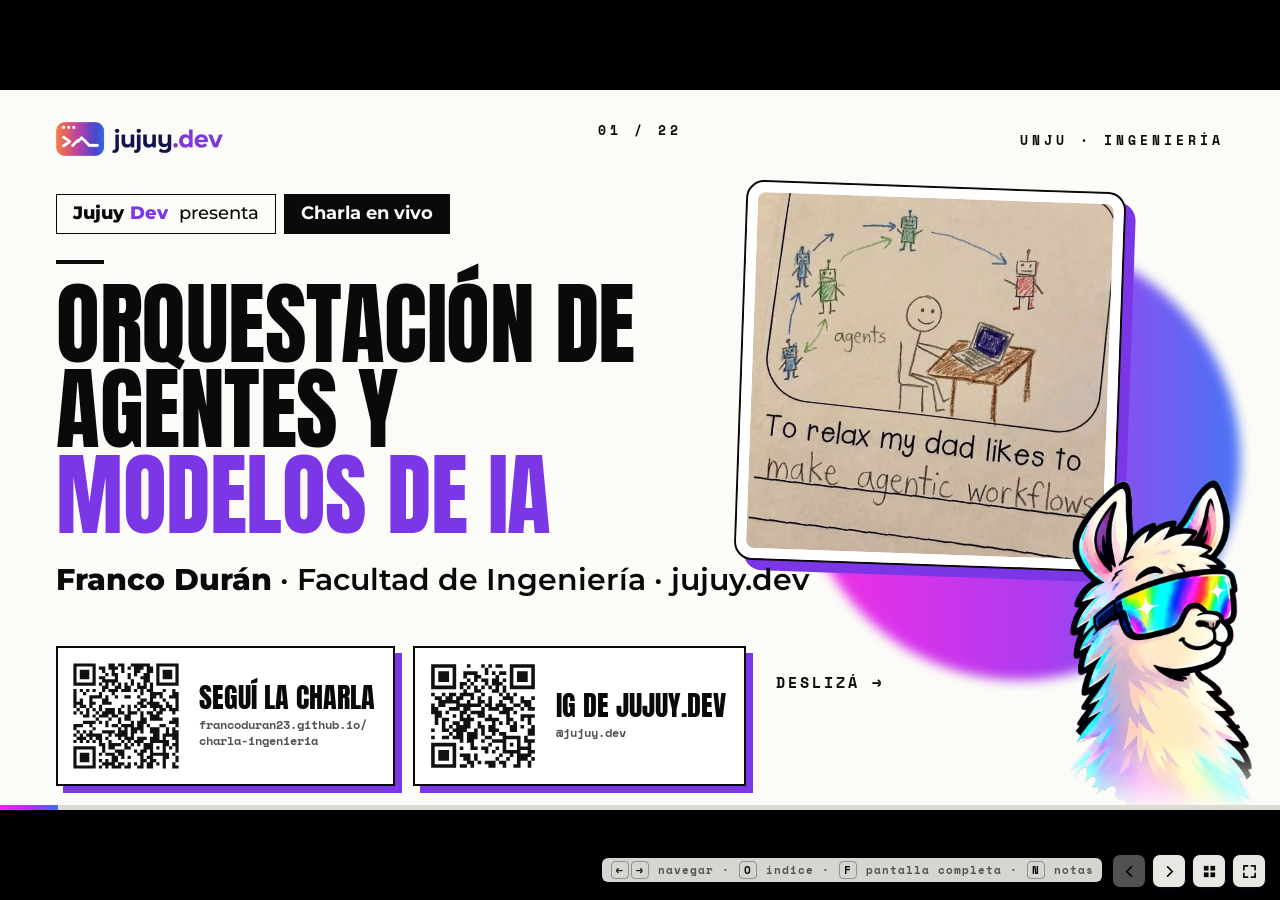
==== commit 8619af5b: "Revela el ? entre duelo y hackatones: Orquestación de agentes" ====
--- a/charla.html
+++ b/charla.html
@@ -455,6 +455,21 @@
  <aside class="notes"><p>Las 5 etapas del duelo con la IA. Mis compañeros, varios de +40, vivieron esto: la IA estaba mal vista. Yo esto lo viví 5 meses antes que ellos.</p><p>1. Negación: “la IA no sirve, escribe código malo”.</p><p>2. Ira: posts en contra todo el tiempo, y gente contando que se quedó sin laburo por la IA (aparecen las burbujas).</p><p>3. Negociación: “bueno, la uso… pero solo para autocompletar, nada más”.</p><p>4. Depresión: this is fine (aparece la foto; todo se prende fuego y uno sigue con la laptop).</p><p>5. Aceptación: y de golpe, pum: un post que daba esperanza. [Contar el post — el de “cielo” / Martín.]</p><p>Y después de esto les cuento el punto “?”: cómo trabajo yo.</p></aside>
 </section>
 
+<!-- 05b RESPUESTA AL ? -->
+<section class="slide s08" data-title="Orquestación de agentes">
+ <img class="logo" src="assets/jujuydev-logo.webp" alt="jujuy.dev">
+ <div class="head"><div class="bar"></div><h2 class="display">Las pantallas <span class="hl">compartidas</span></h2><div class="lead muted">El punto 5</div></div>
+ <div class="tl"><div class="line"></div>
+  <div class="node" style="left:0"><div class="dot">1</div><p>Chat + copiar/pegar</p></div>
+  <div class="node" style="left:396px"><div class="dot">2</div><p>CLI</p></div>
+  <div class="node" style="left:594px"><div class="dot">3</div><p>Prompts larguísimos</p></div>
+  <div class="node" style="left:792px"><div class="dot">4</div><p>Skills / AGENTS.md</p></div>
+  <div class="node me q step" data-step="1" style="left:990px"><div class="dot">5</div><p class="qm" style="font-size:26px;line-height:1.05;white-space:normal;max-width:220px;text-transform:none;letter-spacing:0">Orquestación<br>de agentes</p></div>
+ </div>
+ <div class="shot mystery pop" data-step="1" style="z-index:15;left:612px;top:250px;width:614px;height:345px;border-radius:14px" aria-label="Orquestación de agentes"><div class="mbar"><i></i><i></i><i></i></div><b style="font-size:68px;line-height:1.05;text-align:center;padding:24px;margin-top:48px;max-width:92%;display:block">Orquestación<br>de agentes</b></div>
+ <aside class="notes"><p>Y acá está el punto 5: orquestación de agentes. Así trabajo yo.</p></aside>
+</section>
+
 <!-- 06 PUERTA DE ENTRADA -->
 <section class="slide s10" data-title="La puerta de entrada: hackatones">
  <img class="logo" src="assets/jujuydev-logo.webp" alt="jujuy.dev">
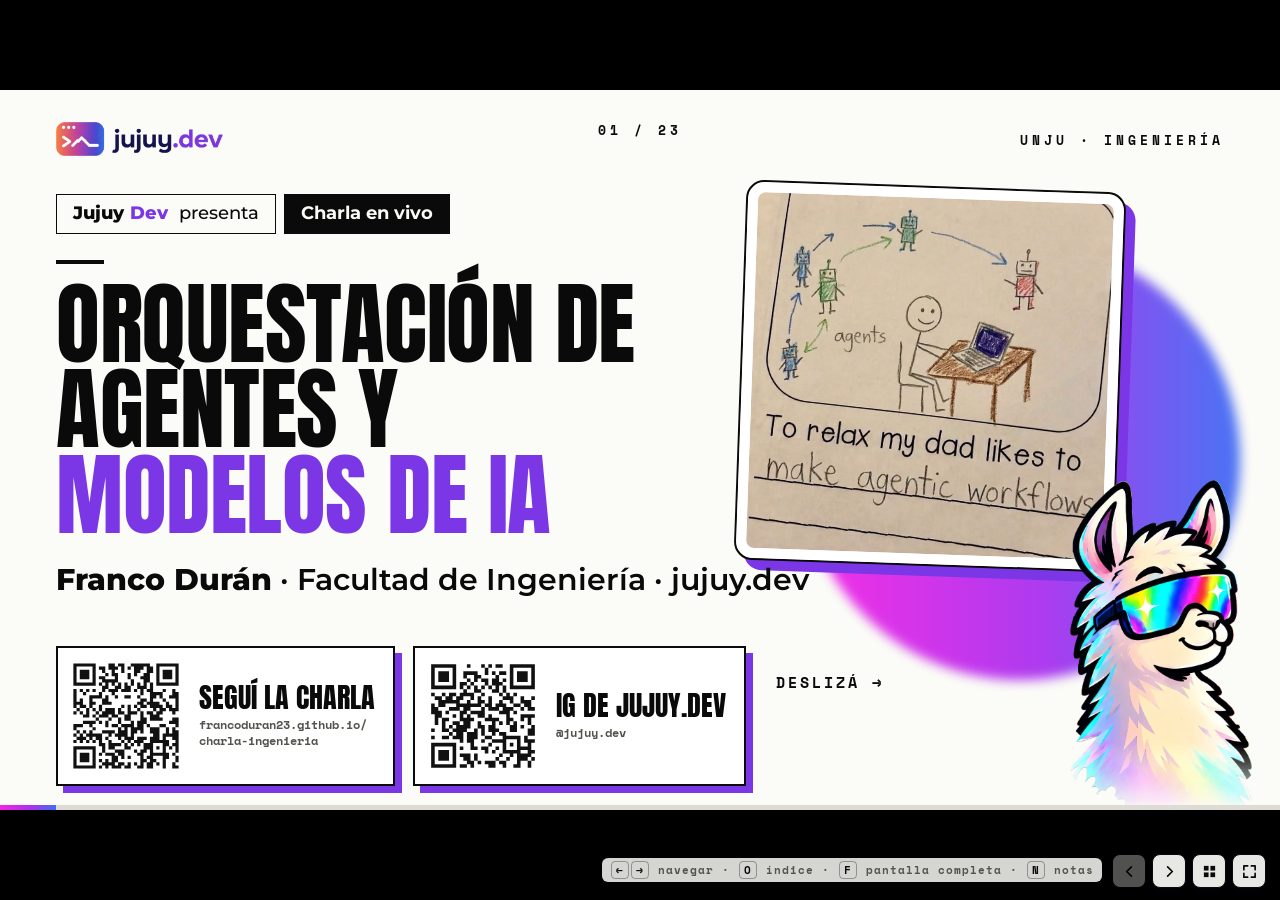
==== commit 8ded3b54: "Metáfora del elefante + hackatones: Buenos Aires, sin cierre de puerta" ====
--- a/charla.html
+++ b/charla.html
@@ -346,6 +346,13 @@
 .s22:has(.qr.on) .llama{transform:scale(.42)}
 .s22:has(.qr.on) .orb{opacity:0}
 .s03 .lg.sx{width:360px!important;height:128px!important;border:2px solid var(--violet)}.s03 .lg.sx img{padding:8px 14px!important}
+.s08 .meme{left:612px;top:200px;width:614px;height:420px;border:2px solid var(--ink);box-shadow:10px 10px 0 var(--violet),var(--shadow-tile)}.s08 .meme img{object-fit:contain;background:#000}.s08 .meme .cap{position:absolute;left:12px;bottom:12px}
+/* metáfora elefante */
+.s08e .head{max-width:52%}
+.s08e .head h2{font-size:clamp(42px,4.6vw,68px)}
+.s08e .punch{position:absolute;left:56px;bottom:64px;width:520px;font:400 44px/1.1 var(--font-condensed);text-transform:uppercase;z-index:3}
+.s08e .meme{right:48px;top:150px;width:620px;height:500px;border:2px solid var(--ink);box-shadow:12px 12px 0 var(--violet),var(--shadow-tile);z-index:2}
+.s08e .meme img{object-fit:cover;object-position:50% 40%;background:#f4f1ea}
 /* bloque producto */
 .pr .kicker{}
 .pr .cols{position:absolute;left:56px;right:56px;top:250px;display:grid;grid-template-columns:1fr 1fr;gap:14px 40px;z-index:3}
@@ -434,6 +441,15 @@
  <aside class="notes"><p>Hace 5 meses, mis compañeros compartían pantalla.</p><p>Uno le preguntaba a la IA y copiaba y pegaba. Otro usaba un CLI. Otros, prompts larguísimos. Algunos ya usaban skills o AGENTS.md…</p><p>¿Y el 5? Lo vemos después de las etapas del duelo.</p></aside>
 </section>
 
+<!-- 04b ELEFANTE -->
+<section class="slide s08e" data-title="Cómo se come un elefante">
+ <img class="logo" src="assets/jujuydev-logo.webp" alt="jujuy.dev">
+ <div class="head"><div class="bar"></div><h2 class="display">¿Cómo se come<br>un <span class="hl">elefante</span>?</h2></div>
+ <div class="punch step" data-step="1">De a <span class="hl">un bocado</span>.</div>
+ <figure class="media meme"><img src="assets/memes/04-comer-elefante.jpg" alt="Persona intentando comer un elefante entero"></figure>
+ <aside class="notes"><p>Metáfora: si querés comerte el elefante de un saque, te atragantás. Hay que ir de a un bocado. Después lo conecto con orquestar agentes.</p></aside>
+</section>
+
 <!-- 05 5 ETAPAS DEL DUELO -->
 <section class="slide s09" data-title="Las 5 etapas del duelo con la IA">
  <img class="logo" src="assets/jujuydev-logo.webp" alt="jujuy.dev">
@@ -466,26 +482,25 @@
   <div class="node" style="left:792px"><div class="dot">4</div><p>Skills / AGENTS.md</p></div>
   <div class="node me q step" data-step="1" style="left:990px"><div class="dot">5</div><p class="qm" style="font-size:26px;line-height:1.05;white-space:normal;max-width:220px;text-transform:none;letter-spacing:0">Orquestación<br>de agentes</p></div>
  </div>
- <div class="shot mystery pop" data-step="1" style="z-index:15;left:612px;top:250px;width:614px;height:345px;border-radius:14px" aria-label="Orquestación de agentes"><div class="mbar"><i></i><i></i><i></i></div><b style="font-size:68px;line-height:1.05;text-align:center;padding:24px;margin-top:48px;max-width:92%;display:block">Orquestación<br>de agentes</b></div>
+ <figure class="media meme pop" data-step="1" style="left:612px;top:200px;width:614px;height:420px;z-index:15"><img src="assets/memes/05-orquesta-conductor.gif" alt="Director de orquesta"></figure>
  <aside class="notes"><p>Y acá está el punto 5: orquestación de agentes. Así trabajo yo.</p></aside>
 </section>
 
 <!-- 06 PUERTA DE ENTRADA -->
 <section class="slide s10" data-title="La puerta de entrada: hackatones">
  <img class="logo" src="assets/jujuydev-logo.webp" alt="jujuy.dev">
- <div class="head"><div class="bar"></div><h2 class="display">La puerta de entrada: <span class="hl">hackatones</span></h2></div>
+ <div class="head"><div class="bar"></div><h2 class="display">¿Por qué las <span class="hl">hackatones</span>?</h2></div>
  <div class="flow">
-  <span class="tag tag--solid step" data-step="1">🏁 Hackatones</span>
-  <span class="tag step" data-step="2">↳ 🤖 Programar con IA</span>
-  <span class="tag step" data-step="3">↳ 👀 Seguir a los que ganaban</span>
-  <span class="tag tag--violet step" data-step="4">↳ 🌉 Rondas + su empresa en San Francisco</span>
- </div>
- <div class="from step" data-step="5">Desde Argentina, LATAM o <span class="hl">cualquier país</span>.</div>
- <div class="lead end step" data-step="6">Ahí me metí en la <b>ingeniería de agentes de IA</b>.</div>
+  <span class="tag tag--solid step" data-step="1">🚀 En un finde armás algo real</span>
+  <span class="tag step" data-step="2">↳ 🧠 Aprendés más que en un mes de clase</span>
+  <span class="tag step" data-step="3">↳ 🤝 Conocés gente que también quiere construir</span>
+  <span class="tag tag--violet step" data-step="4">↳ ⚡ Ahí descubrís programar con IA y agentes</span>
+ </div>
+ <div class="from step" data-step="5">No hace falta estar en Buenos Aires. <span class="hl">Desde Jujuy también.</span></div>
  <div class="orb"></div>
  <figure class="media photo" data-label="FOTO: Franco en una hackatón"><img src="assets/fotos/10-hackaton.jpg" alt="Franco pitcheando en HackCBA"></figure>
  <figure class="media sala" data-label="FOTO: sala de HackCBA"><img src="assets/fotos/10-hackaton-sala.jpg" alt="Sala de HackCBA llena de hackers"></figure>
- <aside class="notes"><p>La puerta de entrada fueron las hackatones. Programar con IA, y seguir a la gente que ganaba hackatones, levantaba rondas y armaba su empresa en San Francisco… desde Argentina, desde LATAM, desde cualquier país.</p><p>Ahí me perfeccioné y me metí en la ingeniería de agentes de IA.</p></aside>
+ <aside class="notes"><p>Las hackatones importan porque en un finde armás algo real, aprendés a mil, conocés gente que también quiere construir, y ahí descubrís programar con IA y agentes.</p><p>No hace falta estar en Buenos Aires: desde Jujuy también.</p></aside>
 </section>
 
 <!-- 07 MODELO ≠ AGENTE -->
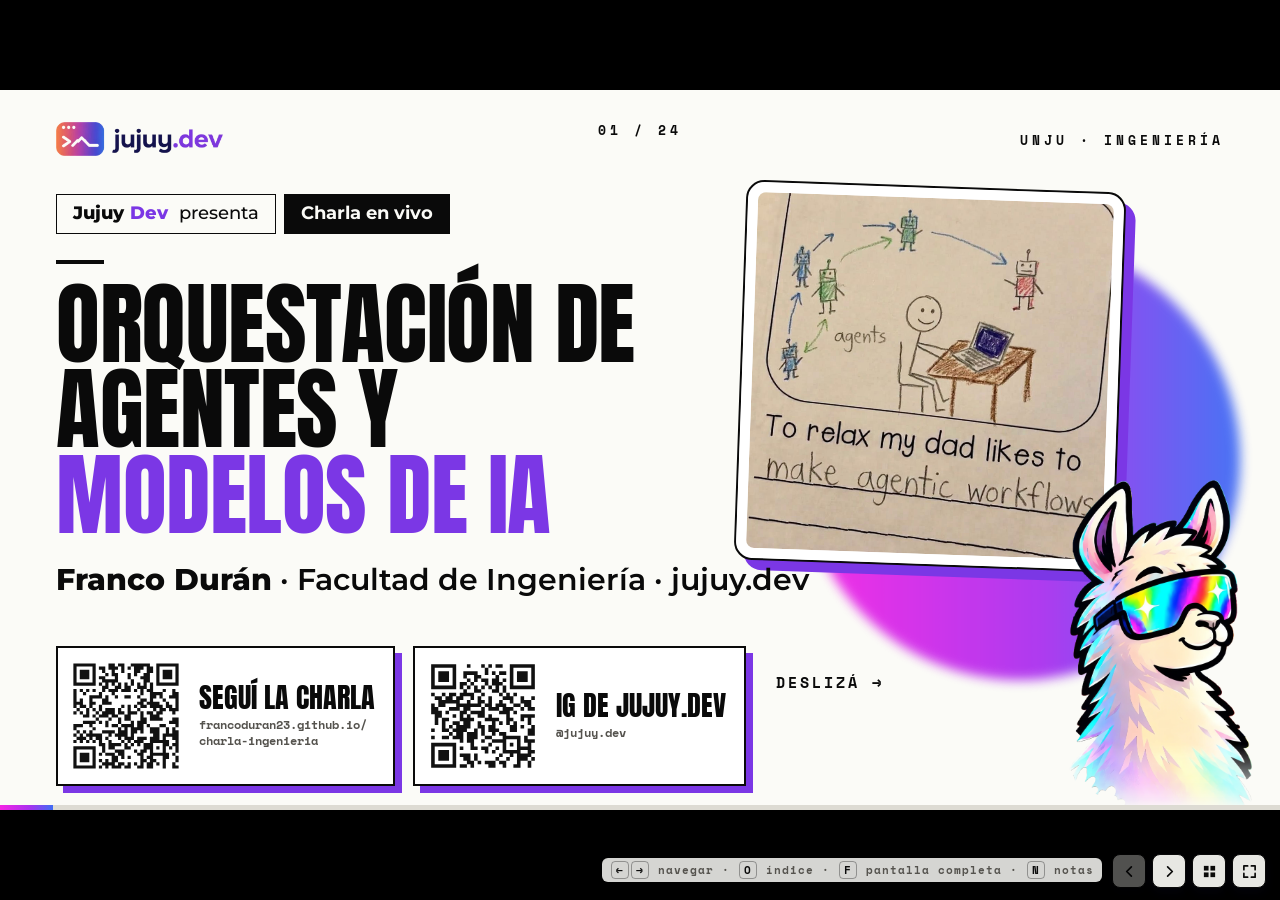
==== commit 25606c22: "feat: add the depresión slide with the Claude subway video Play the hi-vis subway gag between the gr" ====
--- a/charla.html
+++ b/charla.html
@@ -3,7 +3,7 @@
 <meta name="description" content="Orquestación de agentes y modelos de IA — charla de Franco Durán (jujuy.dev) en la Facultad de Ingeniería de la UNJu.">
 <meta property="og:title" content="Orquestación de agentes y modelos de IA — Franco Durán · jujuy.dev">
 <link rel="icon" href="assets/jujuydev-isotipo.png">
-<link rel="stylesheet" href="base.css?v=44"><link rel="stylesheet" href="charla.css?v=44">
+<link rel="stylesheet" href="base.css?v=45"><link rel="stylesheet" href="charla.css?v=45">
 <style>
 /* 01 */
 .s01 .copy{position:absolute;left:56px;top:104px;width:760px;z-index:3}
@@ -347,6 +347,11 @@
 .s22:has(.qr.on) .orb{opacity:0}
 .s03 .lg.sx{width:360px!important;height:128px!important;border:2px solid var(--violet)}.s03 .lg.sx img{padding:8px 14px!important}
 .s08 .meme{left:612px;top:200px;width:614px;height:420px;border:2px solid var(--ink);box-shadow:10px 10px 0 var(--violet),var(--shadow-tile)}.s08 .meme img{object-fit:contain;background:#000}.s08 .meme .cap{position:absolute;left:12px;bottom:12px}
+/* depresión: POV yo y Claude (entre el duelo y el elefante) */
+.s09d .head{right:auto;width:580px}
+.s09d .head h2{font-size:96px}
+.s09d .lead{margin-top:18px}
+.s09d .meme{right:56px;top:120px;width:520px;height:520px;border:2px solid var(--ink);box-shadow:12px 12px 0 var(--violet),var(--shadow-tile);z-index:2}
 /* metáfora elefante */
 .s08e .head{max-width:52%}
 .s08e .head h2{font-size:clamp(42px,4.6vw,68px)}
@@ -441,14 +446,6 @@
  <aside class="notes"><p>Hace 5 meses, mis compañeros compartían pantalla.</p><p>Uno le preguntaba a la IA y copiaba y pegaba. Otro usaba un CLI. Otros, prompts larguísimos. Algunos ya usaban skills o AGENTS.md…</p><p>¿Y el 5? Lo vemos después de las etapas del duelo.</p></aside>
 </section>
 
-<!-- 04b ELEFANTE -->
-<section class="slide s08e" data-title="Cómo se come un elefante">
- <img class="logo" src="assets/jujuydev-logo.webp" alt="jujuy.dev">
- <div class="head"><div class="bar"></div><h2 class="display">¿Cómo se come<br>un <span class="hl">elefante</span>?</h2></div>
- <div class="punch step" data-step="1">De a <span class="hl">un bocado</span>.</div>
- <figure class="media meme"><img src="assets/memes/04-comer-elefante.jpg" alt="Persona intentando comer un elefante entero"></figure>
- <aside class="notes"><p>Metáfora: si querés comerte el elefante de un saque, te atragantás. Hay que ir de a un bocado. Después lo conecto con orquestar agentes.</p></aside>
-</section>
 
 <!-- 05 5 ETAPAS DEL DUELO -->
 <section class="slide s09" data-title="Las 5 etapas del duelo con la IA">
@@ -468,9 +465,25 @@
  <figure class="media neg pop" data-step="2" data-label="CAPTURA: posts en contra de la IA"><img src="assets/fotos/09-posts-en-contra.png" alt=""><span class="tag tag--solid cap">Mi timeline</span></figure>
  <figure class="media tif pop" data-step="4"><img src="assets/fotos/09-this-is-fine.jpg" alt="Franco con su laptop en un set de “This is fine”"></figure>
  <figure class="media pos pop" data-step="5" data-label="CAPTURA: el post que dio esperanza"><img src="assets/fotos/09-post-esperanza.png" alt=""><span class="tag tag--violet cap">El post que lo cambió todo</span></figure>
- <aside class="notes"><p>Las 5 etapas del duelo con la IA. Mis compañeros, varios de +40, vivieron esto: la IA estaba mal vista. Yo esto lo viví 5 meses antes que ellos.</p><p>1. Negación: “la IA no sirve, escribe código malo”.</p><p>2. Ira: posts en contra todo el tiempo, y gente contando que se quedó sin laburo por la IA (aparecen las burbujas).</p><p>3. Negociación: “bueno, la uso… pero solo para autocompletar, nada más”.</p><p>4. Depresión: this is fine (aparece la foto; todo se prende fuego y uno sigue con la laptop).</p><p>5. Aceptación: y de golpe, pum: un post que daba esperanza. [Contar el post — el de “cielo” / Martín.]</p><p>Y después de esto les cuento el punto “?”: cómo trabajo yo.</p></aside>
-</section>
-
+ <aside class="notes"><p>Las 5 etapas del duelo con la IA. Mis compañeros, varios de +40, vivieron esto: la IA estaba mal vista. Yo esto lo viví 5 meses antes que ellos.</p><p>1. Negación: “la IA no sirve, escribe código malo”.</p><p>2. Ira: posts en contra todo el tiempo, y gente contando que se quedó sin laburo por la IA (aparecen las burbujas).</p><p>3. Negociación: “bueno, la uso… pero solo para autocompletar, nada más”.</p><p>4. Depresión: this is fine (aparece la foto; todo se prende fuego y uno sigue con la laptop). La que sigue es el POV yo y Claude.</p><p>5. Aceptación: y de golpe, pum: un post que daba esperanza. [Contar el post — el de “cielo” / Martín.]</p><p>Y después de esto les cuento el punto “?”: cómo trabajo yo.</p></aside>
+</section>
+
+
+<!-- 05b DEPRESIÓN: POV yo y Claude -->
+<section class="slide s09d" data-title="Depresión: POV yo y Claude">
+ <img class="logo" src="assets/jujuydev-logo.webp" alt="jujuy.dev">
+ <div class="head"><div class="bar"></div><h2 class="display"><span class="hl">Depresión</span></h2><div class="lead">POV: yo y Claude</div></div>
+ <figure class="media meme"><video src="assets/memes/09-yo-y-claude.mp4" muted autoplay loop playsinline preload="auto" aria-label="Tipo con chaleco reflectivo empujando un tren del subte"></video></figure>
+ <aside class="notes"><p>Chiste: laburar con Claude es empujar el tren a mano. El del chaleco hace de cuenta que mueve el subte de Nueva York.</p><p>Puente, antes de la aceptación: no se empuja el elefante entero. Después, de a un bocado, y ahí orquestación.</p></aside>
+</section>
+<!-- 05c ELEFANTE -->
+<section class="slide s08e" data-title="Cómo se come un elefante">
+ <img class="logo" src="assets/jujuydev-logo.webp" alt="jujuy.dev">
+ <div class="head"><div class="bar"></div><h2 class="display">¿Cómo se come<br>un <span class="hl">elefante</span>?</h2></div>
+ <div class="punch step" data-step="1">De a <span class="hl">un bocado</span>.</div>
+ <figure class="media meme"><img src="assets/memes/04-comer-elefante.jpg" alt="Persona intentando comer un elefante entero"></figure>
+ <aside class="notes"><p>Metáfora: si querés comerte el elefante de un saque, te atragantás. Hay que ir de a un bocado. Después lo conecto con orquestar agentes.</p></aside>
+</section>
 <!-- 05b RESPUESTA AL ? -->
 <section class="slide s08" data-title="Orquestación de agentes">
  <img class="logo" src="assets/jujuydev-logo.webp" alt="jujuy.dev">
@@ -775,4 +788,4 @@
 
  <div class="counter"></div><div class="progress"><i></i></div>
 </div>
-<script src="deck.js?v=44"></script></body></html>
+<script src="deck.js?v=45"></script></body></html>
--- a/charla.css
+++ b/charla.css
@@ -37,8 +37,8 @@
 .sticker{position:absolute;z-index:6;font:400 30px/1 var(--font-condensed);text-transform:uppercase;background:var(--violet);color:#fff;padding:12px 18px;transform:rotate(-5deg);box-shadow:5px 5px 0 var(--ink)}
 /* media + placeholders */
 .media{position:absolute;margin:0;border-radius:var(--radius-tile);overflow:hidden;background:var(--paper-sunk);box-shadow:var(--shadow-tile)}
-.media img{width:100%;height:100%;object-fit:cover;display:block}
-.media.meme{background:var(--ink)} .media.meme img{object-fit:contain}
+.media img,.media video{width:100%;height:100%;object-fit:cover;display:block}
+.media.meme{background:var(--ink)} .media.meme img,.media.meme video{object-fit:contain}
 .media.contain img{object-fit:contain;background:var(--paper-raised)}
 .media .ph{display:none}
 .media.missing img{display:none}
